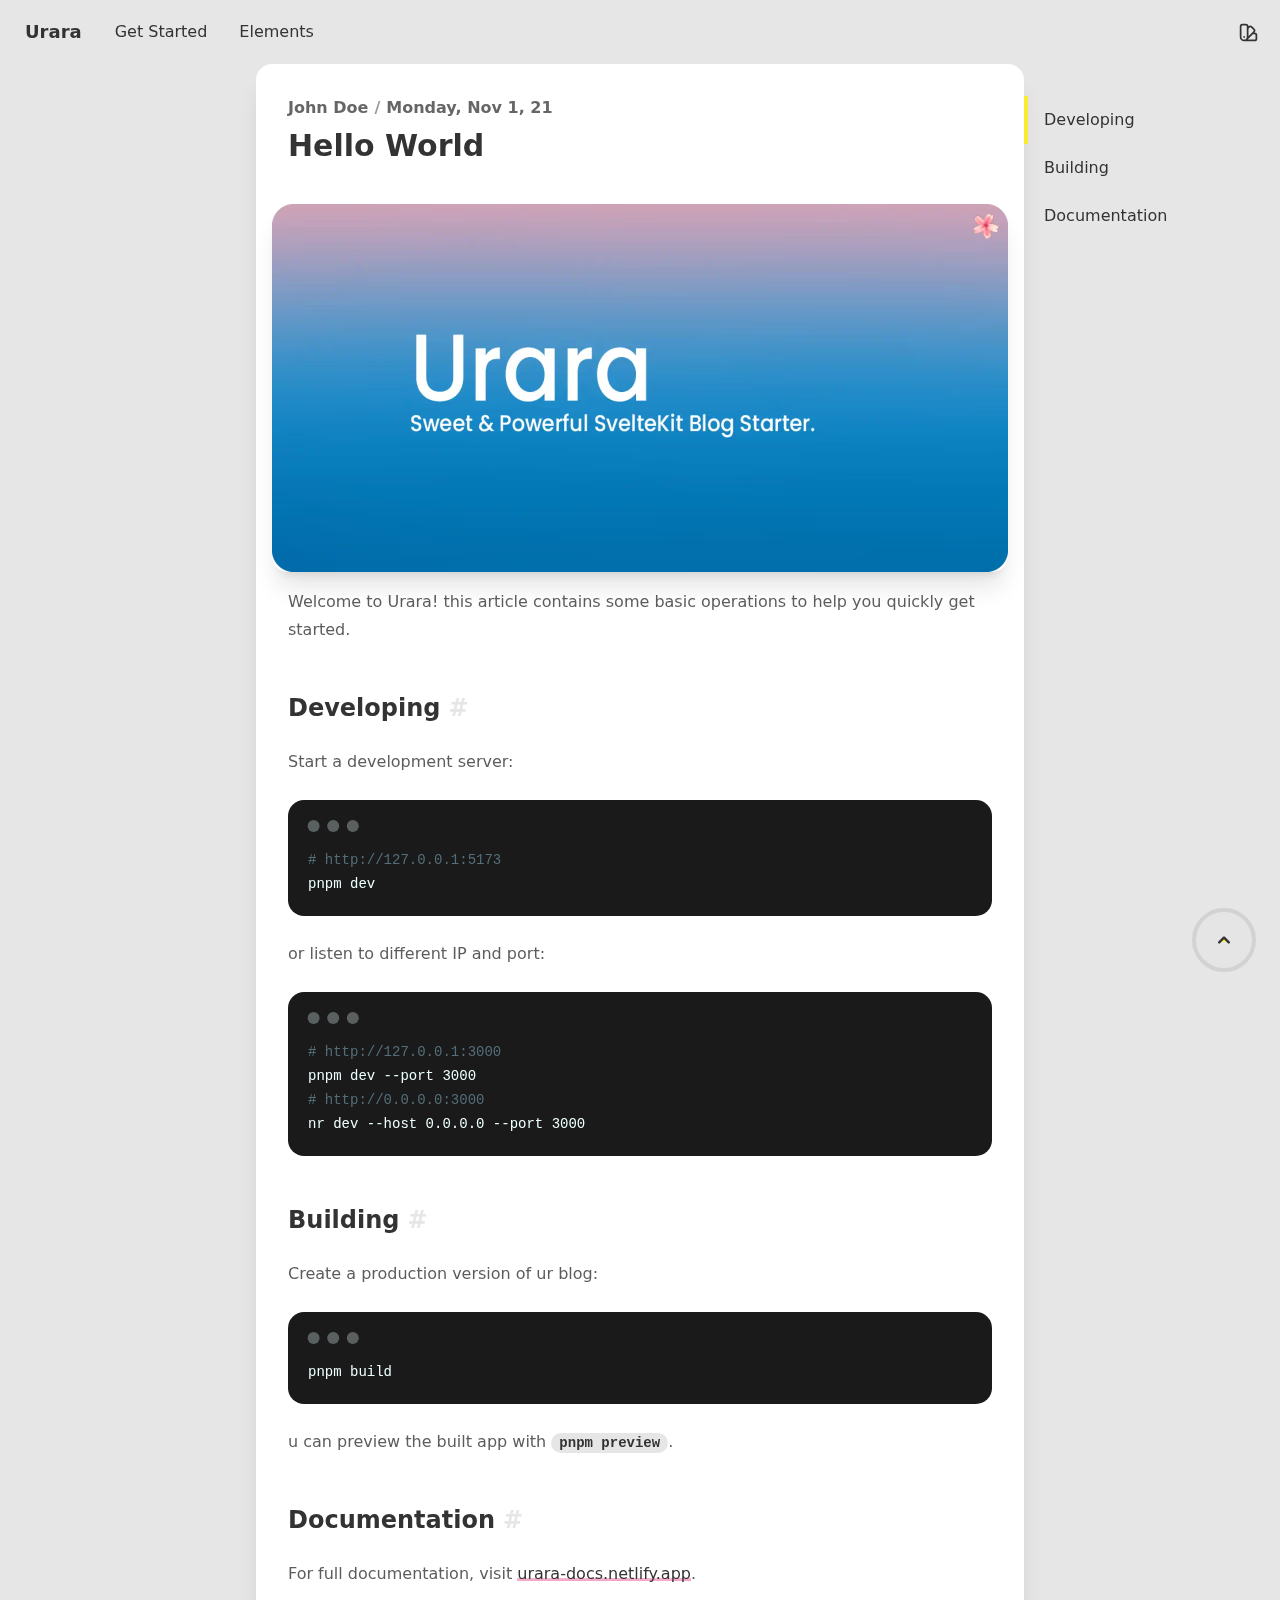
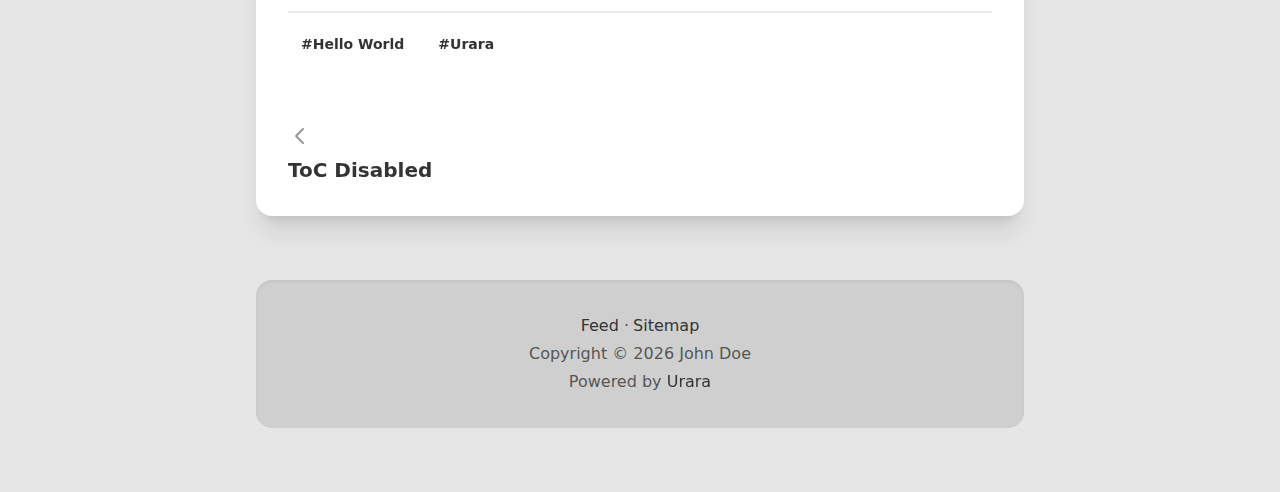
==== hello-world/index.html @ 1e999d99 "deploy: 1e210a11bb8d150154e5f291336bfec9cc6b97ff" ====
<!DOCTYPE html>
<html lang="en-US">
  <head prefix="og: https://ogp.me/ns#">
    <meta charset="utf-8" />
    <meta name="generator" content="gh:importantimport/urara" />
    <meta name="viewport" content="width=device-width, initial-scale=1" />
    <link rel="manifest" crossorigin="use-credentials" href="/manifest.webmanifest" />
    <link rel="alternate" type="application/feed+json" href="/feed.json" />
    <link rel="alternate" type="application/atom+xml" href="/atom.xml" />
    <link rel="sitemap" type="application/xml" href="/sitemap.xml" />
    <meta http-equiv="content-security-policy" content="">
		<link href="../_app/immutable/assets/_layout.383e52f0.css" rel="stylesheet">
		<link href="../_app/immutable/assets/posts.2fa35b3e.css" rel="stylesheet">
		<link rel="modulepreload" href="../_app/immutable/entry/start.076b58f4.js">
		<link rel="modulepreload" href="../_app/immutable/chunks/index.fa95ab18.js">
		<link rel="modulepreload" href="../_app/immutable/chunks/singletons.edd735a8.js">
		<link rel="modulepreload" href="../_app/immutable/chunks/index.ac2ca6be.js">
		<link rel="modulepreload" href="../_app/immutable/entry/app.1ea7d0e5.js">
		<link rel="modulepreload" href="../_app/immutable/chunks/preload-helper.41c905a7.js">
		<link rel="modulepreload" href="../_app/immutable/entry/_layout.svelte.ae1e7adf.js">
		<link rel="modulepreload" href="../_app/immutable/chunks/posts.9bf54a43.js">
		<link rel="modulepreload" href="../_app/immutable/chunks/icon.c348f8dd.js">
		<link rel="modulepreload" href="../_app/immutable/entry/_layout.ts.cccaddcc.js">
		<link rel="modulepreload" href="../_app/immutable/chunks/_layout.e59680bc.js">
		<link rel="modulepreload" href="../_app/immutable/entry/hello-world-page.svelte.md.e3ef4a94.js">
		<link rel="modulepreload" href="../_app/immutable/chunks/post_layout.bb8d280f.js">
		<link rel="modulepreload" href="../_app/immutable/chunks/footer.77a085ba.js"><title>Hello World | Urara</title><!-- HEAD_svelte-1592q3p_START --><!-- HEAD_svelte-1592q3p_END --><!-- HEAD_svelte-1kxdj3d_START --><link rel="shortcut icon" href="https://urara-demo.netlify.app/favicon.png" sizes="48x48" type="image/png"><link rel="apple-touch-icon" href="https://urara-demo.netlify.app/assets/any@180.png" sizes="180x180" type="image/png"><link rel="icon" href="https://urara-demo.netlify.app/assets/any@192.png" sizes="192x192" type="image/png"><!-- HEAD_svelte-1kxdj3d_END --><!-- HEAD_svelte-1g590ms_START --><meta name="theme-color"><!-- HEAD_svelte-1g590ms_END --><!-- HEAD_svelte-abrfj_START --><meta name="author" content="John Doe"><link rel="canonical" href="https://urara-demo.netlify.app/hello-world">
    
    <meta name="keywords" content="Hello World, Urara">
    <!-- HEAD_svelte-abrfj_END --><!-- HEAD_svelte-1y1uq0g_START --><meta property="og:site_name" content="Urara"><meta property="og:locale" content="en-US"><meta property="og:type" content="article">
    <meta property="og:title" content="Hello World">
    
    <meta property="og:image" content="https://urara-demo.netlify.app/hello-world/urara.webp">
      <meta name="twitter:card" content="summary_large_image">
    <meta property="article:tag" content="Hello World"><meta property="article:tag" content="Urara">
    <meta property="og:url" content="https://urara-demo.netlify.app/hello-world">
    <meta property="article:author" content="John Doe">
    <meta property="article:published_time" content="2021-11-01T00:00:00.000Z">
    <meta property="article:modified_time" content="2021-12-12T00:00:00.000Z"><!-- HEAD_svelte-1y1uq0g_END -->
  </head>
  <body itemscope itemtype="https://schema.org/WebPage">
    <div style="display: contents">










<header id="header" class="fixed z-50 w-screen transition-all duration-500 ease-in-out border-b-2 border-transparent max-h-[4.125rem] false"><div class="navbar"><div class="navbar-start">

<div class="dropdown lg:hidden"><label for="navbar-dropdown" tabindex="0" class="btn btn-square btn-ghost"><span class="i-heroicons-outline-menu-alt-1"></span></label>
  <ul id="navbar-dropdown" tabindex="0" class="menu menu-compact dropdown-content bg-base-100 text-base-content shadow-lg rounded-box min-w-max max-w-52 p-2"><li><a href="/hello-world">Get Started</a>
        </li><li><a href="/hello-world/elements">Elements</a>
        </li></ul></div>
<div class="swap order-last hidden lg:inline-grid"><button class="swap-on btn btn-ghost text-base font-normal normal-case transition-all duration-200 hidden"></button>
  <ul class="swap-off menu menu-horizontal p-0"><li><a class="!rounded-btn" href="/hello-world">Get Started</a>
        </li><li><a class="!rounded-btn" href="/hello-world/elements">Elements</a>
        </li></ul></div>
        <a href="/" class="btn btn-ghost normal-case text-lg">Urara</a></div>
      <div class="navbar-end">
        <div id="change-theme" class="dropdown dropdown-end">
          
          <div tabindex="0" class="btn btn-square btn-ghost"><span class="i-heroicons-outline-color-swatch"></span></div>
          
          
          <ul tabindex="0" class="flex flex-nowrap shadow-2xl menu dropdown-content bg-base-100 text-base-content rounded-box w-52 p-2 gap-2 overflow-y-auto max-h-[21.5rem]"><button data-theme="cmyk" class="btn btn-ghost w-full hover:bg-primary group rounded-lg flex bg-base-100 p-2 transition-all"><p class="flex-1 text-left text-base-content group-hover:text-primary-content transition-color">🖨 Light</p>
                <div class="grid grid-cols-4 gap-0.5 m-auto"><div class="bg-primary w-1 h-4 rounded-btn"></div><div class="bg-secondary w-1 h-4 rounded-btn"></div><div class="bg-accent w-1 h-4 rounded-btn"></div><div class="bg-neutral w-1 h-4 rounded-btn"></div></div>
              </button><button data-theme="dracula" class="btn btn-ghost w-full hover:bg-primary group rounded-lg flex bg-base-100 p-2 transition-all"><p class="flex-1 text-left text-base-content group-hover:text-primary-content transition-color">🧛 Dark</p>
                <div class="grid grid-cols-4 gap-0.5 m-auto"><div class="bg-primary w-1 h-4 rounded-btn"></div><div class="bg-secondary w-1 h-4 rounded-btn"></div><div class="bg-accent w-1 h-4 rounded-btn"></div><div class="bg-neutral w-1 h-4 rounded-btn"></div></div>
              </button><button data-theme="valentine" class="btn btn-ghost w-full hover:bg-primary group rounded-lg flex bg-base-100 p-2 transition-all"><p class="flex-1 text-left text-base-content group-hover:text-primary-content transition-color">🌸 Valentine</p>
                <div class="grid grid-cols-4 gap-0.5 m-auto"><div class="bg-primary w-1 h-4 rounded-btn"></div><div class="bg-secondary w-1 h-4 rounded-btn"></div><div class="bg-accent w-1 h-4 rounded-btn"></div><div class="bg-neutral w-1 h-4 rounded-btn"></div></div>
              </button><button data-theme="aqua" class="btn btn-ghost w-full hover:bg-primary group rounded-lg flex bg-base-100 p-2 transition-all"><p class="flex-1 text-left text-base-content group-hover:text-primary-content transition-color">💦 Aqua</p>
                <div class="grid grid-cols-4 gap-0.5 m-auto"><div class="bg-primary w-1 h-4 rounded-btn"></div><div class="bg-secondary w-1 h-4 rounded-btn"></div><div class="bg-accent w-1 h-4 rounded-btn"></div><div class="bg-neutral w-1 h-4 rounded-btn"></div></div>
              </button><button data-theme="synthwave" class="btn btn-ghost w-full hover:bg-primary group rounded-lg flex bg-base-100 p-2 transition-all"><p class="flex-1 text-left text-base-content group-hover:text-primary-content transition-color">🌃 Synthwave</p>
                <div class="grid grid-cols-4 gap-0.5 m-auto"><div class="bg-primary w-1 h-4 rounded-btn"></div><div class="bg-secondary w-1 h-4 rounded-btn"></div><div class="bg-accent w-1 h-4 rounded-btn"></div><div class="bg-neutral w-1 h-4 rounded-btn"></div></div>
              </button><button data-theme="night" class="btn btn-ghost w-full hover:bg-primary group rounded-lg flex bg-base-100 p-2 transition-all"><p class="flex-1 text-left text-base-content group-hover:text-primary-content transition-color">🌃 Night</p>
                <div class="grid grid-cols-4 gap-0.5 m-auto"><div class="bg-primary w-1 h-4 rounded-btn"></div><div class="bg-secondary w-1 h-4 rounded-btn"></div><div class="bg-accent w-1 h-4 rounded-btn"></div><div class="bg-neutral w-1 h-4 rounded-btn"></div></div>
              </button><button data-theme="lofi" class="btn btn-ghost w-full hover:bg-primary group rounded-lg flex bg-base-100 p-2 transition-all"><p class="flex-1 text-left text-base-content group-hover:text-primary-content transition-color">🎶 Lo-Fi</p>
                <div class="grid grid-cols-4 gap-0.5 m-auto"><div class="bg-primary w-1 h-4 rounded-btn"></div><div class="bg-secondary w-1 h-4 rounded-btn"></div><div class="bg-accent w-1 h-4 rounded-btn"></div><div class="bg-neutral w-1 h-4 rounded-btn"></div></div>
              </button><button data-theme="lemonade" class="btn btn-ghost w-full hover:bg-primary group rounded-lg flex bg-base-100 p-2 transition-all"><p class="flex-1 text-left text-base-content group-hover:text-primary-content transition-color">🍋 Lemonade</p>
                <div class="grid grid-cols-4 gap-0.5 m-auto"><div class="bg-primary w-1 h-4 rounded-btn"></div><div class="bg-secondary w-1 h-4 rounded-btn"></div><div class="bg-accent w-1 h-4 rounded-btn"></div><div class="bg-neutral w-1 h-4 rounded-btn"></div></div>
              </button><button data-theme="cupcake" class="btn btn-ghost w-full hover:bg-primary group rounded-lg flex bg-base-100 p-2 transition-all"><p class="flex-1 text-left text-base-content group-hover:text-primary-content transition-color">🧁 Cupcake</p>
                <div class="grid grid-cols-4 gap-0.5 m-auto"><div class="bg-primary w-1 h-4 rounded-btn"></div><div class="bg-secondary w-1 h-4 rounded-btn"></div><div class="bg-accent w-1 h-4 rounded-btn"></div><div class="bg-neutral w-1 h-4 rounded-btn"></div></div>
              </button><button data-theme="garden" class="btn btn-ghost w-full hover:bg-primary group rounded-lg flex bg-base-100 p-2 transition-all"><p class="flex-1 text-left text-base-content group-hover:text-primary-content transition-color">🏡 Garden</p>
                <div class="grid grid-cols-4 gap-0.5 m-auto"><div class="bg-primary w-1 h-4 rounded-btn"></div><div class="bg-secondary w-1 h-4 rounded-btn"></div><div class="bg-accent w-1 h-4 rounded-btn"></div><div class="bg-neutral w-1 h-4 rounded-btn"></div></div>
              </button><button data-theme="retro" class="btn btn-ghost w-full hover:bg-primary group rounded-lg flex bg-base-100 p-2 transition-all"><p class="flex-1 text-left text-base-content group-hover:text-primary-content transition-color">🌇 Retro</p>
                <div class="grid grid-cols-4 gap-0.5 m-auto"><div class="bg-primary w-1 h-4 rounded-btn"></div><div class="bg-secondary w-1 h-4 rounded-btn"></div><div class="bg-accent w-1 h-4 rounded-btn"></div><div class="bg-neutral w-1 h-4 rounded-btn"></div></div>
              </button><button data-theme="black" class="btn btn-ghost w-full hover:bg-primary group rounded-lg flex bg-base-100 p-2 transition-all"><p class="flex-1 text-left text-base-content group-hover:text-primary-content transition-color">🖤 Black</p>
                <div class="grid grid-cols-4 gap-0.5 m-auto"><div class="bg-primary w-1 h-4 rounded-btn"></div><div class="bg-secondary w-1 h-4 rounded-btn"></div><div class="bg-accent w-1 h-4 rounded-btn"></div><div class="bg-neutral w-1 h-4 rounded-btn"></div></div>
              </button></ul></div></div></div></header>

<button id="totop" aria-label="scroll to top" class="fixed grid group btn btn-circle btn-lg border-none backdrop-blur bottom-6 right-6 z-50 duration-500 ease-in-out btn-ghost bg-base-100/30 md:bg-base-200/30 translate-y-24"><div class="radial-progress text-accent transition-all duration-500 ease-in-out group-hover:text-accent-focus col-start-1 row-start-1" style="--size:4rem; --thickness: 0.25rem; --value:undefined;"></div>
  <div class="border-4 border-base-content/10 group-hover:border-transparent col-start-1 row-start-1 rounded-full w-full h-full p-4 grid duration-500 ease-in-out"><span class="i-heroicons-solid-chevron-up !w-6 !h-6"></span></div></button>

<div class="bg-base-100 md:bg-base-200 min-h-screen pt-16 md:pb-8 lg:pb-16">



<div class="flex flex-col flex-nowrap justify-center xl:flex-row xl:flex-wrap"><div class="flex-1 w-full order-first ease-out transform mx-auto xl:mr-0 xl:ml-0"></div>
  <div class="flex-1 w-full xl:order-last ease-out transform mx-auto xl:ml-0 xl:mr-0"></div>
  <div class="flex-none w-full max-w-screen-md mx-auto xl:mx-0"><article itemscope itemtype="https://schema.org/BlogPosting" itemprop="blogPost" class="h-entry card bg-base-100 rounded-none md:rounded-box md:shadow-xl overflow-hidden z-10 md:mb-8 lg:mb-16">
  
  
  <div class="card-body gap-0 "><div class="flex flex-col gap-2"><figure class="md:order-last rounded-box shadow-xl mb-4 flex-col gap-2 -mx-4 -mt-8 md:mt-0"><picture><source srcset="/_app/immutable/assets/urara.313e3d84.avif 736w" type="image/avif">
    <img src="/hello-world/urara.webp" alt="/hello-world/urara.webp" class="u-featured" loading="lazy" decoding="async"></picture></figure>
      <div class="flex font-semibold gap-1.5"><a rel="author" class="opacity-75 hover:opacity-100 hover:text-primary duration-500 ease-in-out p-author h-card" href="https://urara-demo.netlify.app">John Doe</a>
  <span class="opacity-50">/</span>
  <a href="/hello-world" class="u-url u-uid swap group/time"><time class="group-hover/time:opacity-0 font-semibold opacity-75 duration-500 ease-in-out mr-auto dt-published" datetime="2021-11-01T00:00:00.000Z" itemprop="datePublished">Monday, Nov 1, 21</time>
    <time class="opacity-0 group-hover/time:opacity-100 font-semibold text-primary duration-500 ease-in-out mr-auto dt-updated" datetime="2021-12-12T00:00:00.000Z" itemprop="dateModified">Sunday, Dec 12, 21</time></a></div>
      <h1 itemprop="name headline" class="card-title text-3xl mb-8 p-name">Hello World</h1>
      </div>
    <main itemprop="articleBody" class="urara-prose prose e-content"><p>Welcome to Urara! this article contains some basic operations to help you quickly get started.</p>
<h2 id="developing"><a href="#developing">Developing</a></h2>
<p>Start a development server:</p>
<!-- HTML_TAG_START --><pre class="shiki material-default" style="background-color: #263238; color: #EEFFFF" bash="true"><div class="language-id">bash</div><div class='code-container'><code><div class='line'><span style="color: #546E7A"># http://127.0.0.1:5173</span></div><div class='line'><span style="color: #EEFFFF">pnpm dev</span></div></code></div></pre><!-- HTML_TAG_END -->
<p>or listen to different IP and port:</p>
<!-- HTML_TAG_START --><pre class="shiki material-default" style="background-color: #263238; color: #EEFFFF" bash="true"><div class="language-id">bash</div><div class='code-container'><code><div class='line'><span style="color: #546E7A"># http://127.0.0.1:3000</span></div><div class='line'><span style="color: #EEFFFF">pnpm dev --port 3000</span></div><div class='line'></div><div class='line'><span style="color: #546E7A"># http://0.0.0.0:3000</span></div><div class='line'><span style="color: #EEFFFF">nr dev --host 0.0.0.0 --port 3000</span></div></code></div></pre><!-- HTML_TAG_END -->
<h2 id="building"><a href="#building">Building</a></h2>
<p>Create a production version of ur blog:</p>
<!-- HTML_TAG_START --><pre class="shiki material-default" style="background-color: #263238; color: #EEFFFF" bash="true"><div class="language-id">bash</div><div class='code-container'><code><div class='line'><span style="color: #EEFFFF">pnpm build</span></div></code></div></pre><!-- HTML_TAG_END -->
<p>u can preview the built app with <code>pnpm preview</code>.</p>
<h2 id="documentation"><a href="#documentation">Documentation</a></h2>
<p>For full documentation, visit <a href="https://urara-docs.netlify.app" rel="nofollow noopener noreferrer external" target="_blank">urara-docs.netlify.app</a>.</p></main>
    <div class="divider mt-4 mb-0"></div>
      <div><a href="/?tags=Hello World" class="btn btn-sm btn-ghost normal-case mt-2 mr-2 p-category">#Hello World
          </a><a href="/?tags=Urara" class="btn btn-sm btn-ghost normal-case mt-2 mr-2 p-category">#Urara
          </a></div></div>
  
    </article>
    <footer id="footer" class="footer footer-center bg-base-300 text-base-content shadow-inner p-8 md:rounded-box sticky bottom-0 z-0 md:static "><div class="prose"><p><a href="/atom.xml" rel="noopener noreferrer external" target="_blank">Feed</a>
          <span class="mr-1">·</span><a href="/sitemap.xml" rel="noopener noreferrer external" target="_blank">Sitemap</a>
          
        <br>
      Copyright © 2023
      John Doe
      <br>
      Powered by
      <a rel="noopener noreferrer external" target="_blank" class="tooltip tooltip-secondary hover:text-secondary" data-tip="🌸 [δ] - Based on MDsveX & SvelteKit 🌸" href="https://github.com/importantimport/urara">Urara
      </a>
      </p></div></footer></div></div></div>


			<script type="application/json" data-sveltekit-fetched data-url="/posts.json">{"status":200,"statusText":"","headers":{},"body":"[{\"title\":\"Elements\",\"created\":\"2021-12-12T00:00:00.000Z\",\"tags\":[\"Urara\",\"Elements\"],\"flags\":[],\"updated\":\"2023-04-06T08:01:48.869Z\",\"slug\":\"/hello-world/elements/+page.svelte.md\",\"path\":\"/hello-world/elements\",\"toc\":[{\"depth\":2,\"title\":\"Headings\",\"slug\":\"headings\"},{\"depth\":3,\"title\":\"Heading\",\"slug\":\"heading\"},{\"depth\":4,\"title\":\"Heading\",\"slug\":\"heading-1\"},{\"depth\":5,\"title\":\"Heading\",\"slug\":\"heading-2\"},{\"depth\":6,\"title\":\"Heading\",\"slug\":\"heading-3\"},{\"depth\":2,\"title\":\"Paragraphs\",\"slug\":\"paragraphs\"},{\"depth\":2,\"title\":\"Lists\",\"slug\":\"lists\"},{\"depth\":3,\"title\":\"Definition List (dl)\",\"slug\":\"definition-list-dl\"},{\"depth\":3,\"title\":\"Ordered List (ol)\",\"slug\":\"ordered-list-ol\"},{\"depth\":3,\"title\":\"Unordered List (ul)\",\"slug\":\"unordered-list-ul\"},{\"depth\":3,\"title\":\"Checkbox List (ul)\",\"slug\":\"checkbox-list-ul\"},{\"depth\":2,\"title\":\"Table\",\"slug\":\"table\"},{\"depth\":2,\"title\":\"Footnotes\",\"slug\":\"footnotes\"},{\"depth\":2,\"title\":\"Code\",\"slug\":\"code\"},{\"depth\":2,\"title\":\"Misc\",\"slug\":\"misc\"},{\"depth\":2,\"title\":\"Svelte Components\",\"slug\":\"svelte-components\"}],\"type\":\"article\",\"html\":\"\"},{\"title\":\"ToC Disabled\",\"summary\":\"This post has disabled table of contents.\",\"created\":\"2021-12-12T00:00:00.000Z\",\"tags\":[\"Front-Matter\"],\"toc\":false,\"flags\":[],\"updated\":\"2023-04-06T08:01:48.869Z\",\"slug\":\"/hello-world/toc-disabled/+page.md\",\"path\":\"/hello-world/toc-disabled\",\"type\":\"article\",\"html\":\"\"},{\"title\":\"Hello World\",\"image\":\"/hello-world/urara.webp\",\"created\":\"2021-11-01T00:00:00.000Z\",\"updated\":\"2021-12-12T00:00:00.000Z\",\"tags\":[\"Hello World\",\"Urara\"],\"flags\":[],\"slug\":\"/hello-world/+page.svelte.md\",\"path\":\"/hello-world\",\"toc\":[{\"depth\":2,\"title\":\"Developing\",\"slug\":\"developing\"},{\"depth\":2,\"title\":\"Building\",\"slug\":\"building\"},{\"depth\":2,\"title\":\"Documentation\",\"slug\":\"documentation\"}],\"type\":\"article\",\"html\":\"\"}]"}</script>
			<script>
				{
					__sveltekit_1vt6987 = {
						env: {},
						base: new URL("..", location).pathname.slice(0, -1),
						element: document.currentScript.parentElement
					};

					const data = [null,null];

					Promise.all([
						import("../_app/immutable/entry/start.076b58f4.js"),
						import("../_app/immutable/entry/app.1ea7d0e5.js")
					]).then(([kit, app]) => {
						kit.start(app, __sveltekit_1vt6987.element, {
							node_ids: [0, 3],
							data,
							form: null,
							error: null
						});
					});
				}
			</script>
		</div>
  </body>
</html>
---- _app/immutable/assets/_layout.383e52f0.css ----
.i-heroicons-outline-chevron-left{--un-icon:url("data:image/svg+xml;utf8,%3Csvg viewBox='0 0 24 24' width='1.5em' height='1.5em' xmlns='http://www.w3.org/2000/svg' %3E%3Cpath fill='none' stroke='currentColor' stroke-linecap='round' stroke-linejoin='round' stroke-width='2' d='m15 19l-7-7l7-7'/%3E%3C/svg%3E")}.i-heroicons-outline-chevron-left,.i-heroicons-outline-chevron-right{background-color:currentColor;color:inherit;height:1.5em;-webkit-mask:var(--un-icon) no-repeat;mask:var(--un-icon) no-repeat;-webkit-mask-size:100% 100%;mask-size:100% 100%;width:1.5em}.i-heroicons-outline-chevron-right{--un-icon:url("data:image/svg+xml;utf8,%3Csvg viewBox='0 0 24 24' width='1.5em' height='1.5em' xmlns='http://www.w3.org/2000/svg' %3E%3Cpath fill='none' stroke='currentColor' stroke-linecap='round' stroke-linejoin='round' stroke-width='2' d='m9 5l7 7l-7 7'/%3E%3C/svg%3E")}.i-heroicons-outline-color-swatch{--un-icon:url("data:image/svg+xml;utf8,%3Csvg viewBox='0 0 24 24' width='1.5em' height='1.5em' xmlns='http://www.w3.org/2000/svg' %3E%3Cpath fill='none' stroke='currentColor' stroke-linecap='round' stroke-linejoin='round' stroke-width='2' d='M7 21a4 4 0 0 1-4-4V5a2 2 0 0 1 2-2h4a2 2 0 0 1 2 2v12a4 4 0 0 1-4 4Zm0 0h12a2 2 0 0 0 2-2v-4a2 2 0 0 0-2-2h-2.343M11 7.343l1.657-1.657a2 2 0 0 1 2.828 0l2.829 2.829a2 2 0 0 1 0 2.828l-8.486 8.485M7 17h.01'/%3E%3C/svg%3E")}.i-heroicons-outline-color-swatch,.i-heroicons-outline-menu-alt-1{background-color:currentColor;color:inherit;height:1.5em;-webkit-mask:var(--un-icon) no-repeat;mask:var(--un-icon) no-repeat;-webkit-mask-size:100% 100%;mask-size:100% 100%;width:1.5em}.i-heroicons-outline-menu-alt-1{--un-icon:url("data:image/svg+xml;utf8,%3Csvg viewBox='0 0 24 24' width='1.5em' height='1.5em' xmlns='http://www.w3.org/2000/svg' %3E%3Cpath fill='none' stroke='currentColor' stroke-linecap='round' stroke-linejoin='round' stroke-width='2' d='M4 6h16M4 12h8m-8 6h16'/%3E%3C/svg%3E")}.i-heroicons-outline-reply{--un-icon:url("data:image/svg+xml;utf8,%3Csvg viewBox='0 0 24 24' width='1.5em' height='1.5em' xmlns='http://www.w3.org/2000/svg' %3E%3Cpath fill='none' stroke='currentColor' stroke-linecap='round' stroke-linejoin='round' stroke-width='2' d='M3 10h10a8 8 0 0 1 8 8v2M3 10l6 6m-6-6l6-6'/%3E%3C/svg%3E")}.i-heroicons-outline-reply,.i-heroicons-outline-search{background-color:currentColor;color:inherit;height:1.5em;-webkit-mask:var(--un-icon) no-repeat;mask:var(--un-icon) no-repeat;-webkit-mask-size:100% 100%;mask-size:100% 100%;width:1.5em}.i-heroicons-outline-search{--un-icon:url("data:image/svg+xml;utf8,%3Csvg viewBox='0 0 24 24' width='1.5em' height='1.5em' xmlns='http://www.w3.org/2000/svg' %3E%3Cpath fill='none' stroke='currentColor' stroke-linecap='round' stroke-linejoin='round' stroke-width='2' d='m21 21l-6-6m2-5a7 7 0 1 1-14 0a7 7 0 0 1 14 0Z'/%3E%3C/svg%3E")}.i-heroicons-outline-sort-ascending{--un-icon:url("data:image/svg+xml;utf8,%3Csvg viewBox='0 0 24 24' width='1.5em' height='1.5em' xmlns='http://www.w3.org/2000/svg' %3E%3Cpath fill='none' stroke='currentColor' stroke-linecap='round' stroke-linejoin='round' stroke-width='2' d='M3 4h13M3 8h9m-9 4h6m4 0l4-4m0 0l4 4m-4-4v12'/%3E%3C/svg%3E")}.i-heroicons-outline-sort-ascending,.i-heroicons-outline-sort-descending{background-color:currentColor;color:inherit;height:1.5em;-webkit-mask:var(--un-icon) no-repeat;mask:var(--un-icon) no-repeat;-webkit-mask-size:100% 100%;mask-size:100% 100%;width:1.5em}.i-heroicons-outline-sort-descending{--un-icon:url("data:image/svg+xml;utf8,%3Csvg viewBox='0 0 24 24' width='1.5em' height='1.5em' xmlns='http://www.w3.org/2000/svg' %3E%3Cpath fill='none' stroke='currentColor' stroke-linecap='round' stroke-linejoin='round' stroke-width='2' d='M3 4h13M3 8h9m-9 4h9m5-4v12m0 0l-4-4m4 4l4-4'/%3E%3C/svg%3E")}.i-heroicons-outline-trash{--un-icon:url("data:image/svg+xml;utf8,%3Csvg viewBox='0 0 24 24' width='1.5em' height='1.5em' xmlns='http://www.w3.org/2000/svg' %3E%3Cpath fill='none' stroke='currentColor' stroke-linecap='round' stroke-linejoin='round' stroke-width='2' d='m19 7l-.867 12.142A2 2 0 0 1 16.138 21H7.862a2 2 0 0 1-1.995-1.858L5 7m5 4v6m4-6v6m1-10V4a1 1 0 0 0-1-1h-4a1 1 0 0 0-1 1v3M4 7h16'/%3E%3C/svg%3E")}.i-heroicons-outline-trash,.i-heroicons-outline-x{background-color:currentColor;color:inherit;height:1.5em;-webkit-mask:var(--un-icon) no-repeat;mask:var(--un-icon) no-repeat;-webkit-mask-size:100% 100%;mask-size:100% 100%;width:1.5em}.i-heroicons-outline-x{--un-icon:url("data:image/svg+xml;utf8,%3Csvg viewBox='0 0 24 24' width='1.5em' height='1.5em' xmlns='http://www.w3.org/2000/svg' %3E%3Cpath fill='none' stroke='currentColor' stroke-linecap='round' stroke-linejoin='round' stroke-width='2' d='M6 18L18 6M6 6l12 12'/%3E%3C/svg%3E")}.i-heroicons-solid-chevron-down{--un-icon:url("data:image/svg+xml;utf8,%3Csvg viewBox='0 0 20 20' width='1.5em' height='1.5em' xmlns='http://www.w3.org/2000/svg' %3E%3Cpath fill='currentColor' fill-rule='evenodd' d='M5.293 7.293a1 1 0 0 1 1.414 0L10 10.586l3.293-3.293a1 1 0 1 1 1.414 1.414l-4 4a1 1 0 0 1-1.414 0l-4-4a1 1 0 0 1 0-1.414Z' clip-rule='evenodd'/%3E%3C/svg%3E")}.i-heroicons-solid-chevron-down,.i-heroicons-solid-chevron-right{background-color:currentColor;color:inherit;height:1.5em;-webkit-mask:var(--un-icon) no-repeat;mask:var(--un-icon) no-repeat;-webkit-mask-size:100% 100%;mask-size:100% 100%;width:1.5em}.i-heroicons-solid-chevron-right{--un-icon:url("data:image/svg+xml;utf8,%3Csvg viewBox='0 0 20 20' width='1.5em' height='1.5em' xmlns='http://www.w3.org/2000/svg' %3E%3Cpath fill='currentColor' fill-rule='evenodd' d='M7.293 14.707a1 1 0 0 1 0-1.414L10.586 10L7.293 6.707a1 1 0 0 1 1.414-1.414l4 4a1 1 0 0 1 0 1.414l-4 4a1 1 0 0 1-1.414 0Z' clip-rule='evenodd'/%3E%3C/svg%3E")}.i-heroicons-solid-chevron-up{--un-icon:url("data:image/svg+xml;utf8,%3Csvg viewBox='0 0 20 20' width='1.5em' height='1.5em' xmlns='http://www.w3.org/2000/svg' %3E%3Cpath fill='currentColor' fill-rule='evenodd' d='M14.707 12.707a1 1 0 0 1-1.414 0L10 9.414l-3.293 3.293a1 1 0 0 1-1.414-1.414l4-4a1 1 0 0 1 1.414 0l4 4a1 1 0 0 1 0 1.414Z' clip-rule='evenodd'/%3E%3C/svg%3E");background-color:currentColor;color:inherit;height:1.5em;-webkit-mask:var(--un-icon) no-repeat;mask:var(--un-icon) no-repeat;-webkit-mask-size:100% 100%;mask-size:100% 100%;width:1.5em}*,:after,:before{border:0 solid #e5e7eb;box-sizing:border-box}:after,:before{--tw-content:""}html{-webkit-text-size-adjust:100%;font-feature-settings:normal;font-family:ui-sans-serif,system-ui,-apple-system,BlinkMacSystemFont,Segoe UI,Roboto,Helvetica Neue,Arial,Noto Sans,sans-serif,Apple Color Emoji,Segoe UI Emoji,Segoe UI Symbol,Noto Color Emoji;line-height:1.5;-moz-tab-size:4;-o-tab-size:4;tab-size:4}body{line-height:inherit;margin:0}hr{border-top-width:1px;color:inherit;height:0}abbr:where([title]){-webkit-text-decoration:underline dotted;text-decoration:underline dotted}h1,h2,h3,h4,h5,h6{font-size:inherit;font-weight:inherit}a{color:inherit;text-decoration:inherit}b,strong{font-weight:bolder}code,kbd,pre,samp{font-family:ui-monospace,SFMono-Regular,Menlo,Monaco,Consolas,Liberation Mono,Courier New,monospace;font-size:1em}small{font-size:80%}sub,sup{font-size:75%;line-height:0;position:relative;vertical-align:baseline}sub{bottom:-.25em}sup{top:-.5em}table{border-collapse:collapse;border-color:inherit;text-indent:0}button,input,optgroup,select,textarea{color:inherit;font-family:inherit;font-size:100%;font-weight:inherit;line-height:inherit;margin:0;padding:0}button,select{text-transform:none}[type=button],[type=reset],[type=submit],button{-webkit-appearance:button;background-color:transparent;background-image:none}:-moz-focusring{outline:auto}:-moz-ui-invalid{box-shadow:none}progress{vertical-align:baseline}::-webkit-inner-spin-button,::-webkit-outer-spin-button{height:auto}[type=search]{-webkit-appearance:textfield;outline-offset:-2px}::-webkit-search-decoration{-webkit-appearance:none}::-webkit-file-upload-button{-webkit-appearance:button;font:inherit}summary{display:list-item}blockquote,dd,dl,figure,h1,h2,h3,h4,h5,h6,hr,p,pre{margin:0}fieldset{margin:0}fieldset,legend{padding:0}menu,ol,ul{list-style:none;margin:0;padding:0}textarea{resize:vertical}input::-moz-placeholder,textarea::-moz-placeholder{color:#9ca3af;opacity:1}input::placeholder,textarea::placeholder{color:#9ca3af;opacity:1}[role=button],button{cursor:pointer}:disabled{cursor:default}audio,canvas,embed,iframe,img,object,svg,video{display:block;vertical-align:middle}img,video{height:auto;max-width:100%}[hidden]{display:none}:root,[data-theme]{background-color:hsla(var(--b1)/var(--tw-bg-opacity,1));color:hsla(var(--bc)/var(--tw-text-opacity,1))}html{-webkit-tap-highlight-color:transparent}:root,[data-theme=cmyk]{--pf:202.72 83.251% 48.157%;--sf:335.25 77.67% 47.686%;--af:56.195 100% 47.843%;--nf:0 0% 8.1569%;--b2:0 0% 90%;--b3:0 0% 81%;--bc:0 0% 20%;--pc:202.72 100% 12.039%;--sc:335.25 100% 91.922%;--ac:56.195 100% 11.961%;--nc:0 0% 82.039%;--inc:192.2 100% 10.431%;--suc:291.06 100% 87.608%;--wac:25.027 100% 11.333%;--erc:3.956 100% 91.137%;--rounded-box:1rem;--rounded-btn:.5rem;--rounded-badge:1.9rem;--animation-btn:.25s;--animation-input:.2s;--btn-text-case:uppercase;--btn-focus-scale:.95;--border-btn:1px;--tab-border:1px;--tab-radius:.5rem;--p:202.72 83.251% 60.196%;--s:335.25 77.67% 59.608%;--a:56.195 100% 59.804%;--n:0 0% 10.196%;--b1:0 0% 100%;--in:192.2 48.361% 52.157%;--su:291.06 48.454% 38.039%;--wa:25.027 84.615% 56.667%;--er:3.956 80.531% 55.686%;color-scheme:light}[data-theme=dracula]{--pf:325.52 100% 58.98%;--sf:264.71 89.474% 62.118%;--af:31.02 100% 56.941%;--nf:229.57 15.033% 24%;--b2:231.43 14.894% 16.588%;--b3:231.43 14.894% 14.929%;--pc:325.52 100% 14.745%;--sc:264.71 100% 15.529%;--ac:31.02 100% 14.235%;--nc:229.57 70.868% 86%;--inc:190.53 100% 15.373%;--suc:135.18 100% 12.941%;--wac:64.909 100% 15.294%;--erc:0 100% 93.333%;--rounded-box:1rem;--rounded-btn:.5rem;--rounded-badge:1.9rem;--animation-btn:.25s;--animation-input:.2s;--btn-text-case:uppercase;--btn-focus-scale:.95;--border-btn:1px;--tab-border:1px;--tab-radius:.5rem;--p:325.52 100% 73.725%;--s:264.71 89.474% 77.647%;--a:31.02 100% 71.176%;--n:229.57 15.033% 30%;--b1:231.43 14.894% 18.431%;--bc:60 30% 96.078%;--in:190.53 96.61% 76.863%;--su:135.18 94.444% 64.706%;--wa:64.909 91.667% 76.471%;--er:0 100% 66.667%;color-scheme:dark}[data-theme=valentine]{--pf:353.23 73.81% 53.647%;--sf:254.12 86.441% 61.49%;--af:181.41 55.556% 56%;--nf:336 42.857% 38.431%;--b2:318.46 46.429% 80.118%;--b3:318.46 46.429% 72.106%;--pc:353.23 100% 13.412%;--sc:254.12 100% 15.373%;--ac:181.41 100% 14%;--inc:221.21 100% 90.667%;--suc:142.13 100% 87.255%;--wac:32.133 100% 8.7451%;--erc:0 100% 90.118%;--rounded-box:1rem;--rounded-badge:1.9rem;--animation-btn:.25s;--animation-input:.2s;--btn-text-case:uppercase;--btn-focus-scale:.95;--border-btn:1px;--tab-border:1px;--tab-radius:.5rem;--p:353.23 73.81% 67.059%;--s:254.12 86.441% 76.863%;--a:181.41 55.556% 70%;--n:336 42.857% 48.039%;--nc:318.46 46.429% 89.02%;--b1:318.46 46.429% 89.02%;--bc:343.64 38.462% 28.039%;--in:221.21 83.193% 53.333%;--su:142.13 76.216% 36.275%;--wa:32.133 94.619% 43.725%;--er:0 72.222% 50.588%;--rounded-btn:1.9rem;color-scheme:light}[data-theme=aqua]{--pf:181.79 92.857% 39.529%;--sf:274.41 30.909% 45.49%;--af:47.059 100% 64%;--nf:205.4 53.725% 40%;--b2:218.61 52.511% 38.647%;--b3:218.61 52.511% 34.782%;--bc:218.61 100% 88.588%;--sc:274.41 100% 91.373%;--ac:47.059 100% 16%;--nc:205.4 100% 90%;--inc:221.21 100% 90.667%;--suc:142.13 100% 87.255%;--wac:32.133 100% 8.7451%;--erc:0 100% 90.118%;--rounded-box:1rem;--rounded-btn:.5rem;--rounded-badge:1.9rem;--animation-btn:.25s;--animation-input:.2s;--btn-text-case:uppercase;--btn-focus-scale:.95;--border-btn:1px;--tab-border:1px;--tab-radius:.5rem;--p:181.79 92.857% 49.412%;--pc:181.41 100% 16.667%;--s:274.41 30.909% 56.863%;--a:47.059 100% 80%;--n:205.4 53.725% 50%;--b1:218.61 52.511% 42.941%;--in:221.21 83.193% 53.333%;--su:142.13 76.216% 36.275%;--wa:32.133 94.619% 43.725%;--er:0 72.222% 50.588%;color-scheme:dark}[data-theme=synthwave]{--pf:320.73 69.62% 55.216%;--sf:197.03 86.592% 51.922%;--af:48 89.041% 45.647%;--nf:253.22 60.825% 15.216%;--b2:253.85 59.091% 23.294%;--b3:253.85 59.091% 20.965%;--pc:320.73 100% 13.804%;--sc:197.03 100% 12.98%;--ac:48 100% 11.412%;--rounded-box:1rem;--rounded-btn:.5rem;--rounded-badge:1.9rem;--animation-btn:.25s;--animation-input:.2s;--btn-text-case:uppercase;--btn-focus-scale:.95;--border-btn:1px;--tab-border:1px;--tab-radius:.5rem;--p:320.73 69.62% 69.02%;--s:197.03 86.592% 64.902%;--a:48 89.041% 57.059%;--n:253.22 60.825% 19.02%;--nc:260 60% 98.039%;--b1:253.85 59.091% 25.882%;--bc:260 60% 98.039%;--in:199.13 86.957% 63.922%;--inc:257.45 63.218% 17.059%;--su:168.1 74.233% 68.039%;--suc:257.45 63.218% 17.059%;--wa:48 89.041% 57.059%;--wac:257.45 63.218% 17.059%;--er:351.85 73.636% 56.863%;--erc:260 60% 98.039%;color-scheme:dark}[data-theme=night]{--pf:198.44 93.204% 47.686%;--sf:234.45 89.474% 59.137%;--af:328.85 85.621% 56%;--b2:222.22 47.368% 10.059%;--b3:222.22 47.368% 9.0529%;--bc:222.22 65.563% 82.235%;--pc:198.44 100% 11.922%;--sc:234.45 100% 14.784%;--ac:328.85 100% 14%;--nc:217.24 75.772% 83.49%;--inc:198.46 100% 9.6078%;--suc:172.46 100% 10.078%;--wac:40.61 100% 12.706%;--erc:350.94 100% 14.235%;--rounded-box:1rem;--rounded-btn:.5rem;--rounded-badge:1.9rem;--animation-btn:.25s;--animation-input:.2s;--btn-text-case:uppercase;--btn-focus-scale:.95;--border-btn:1px;--tab-border:1px;--tab-radius:.5rem;--p:198.44 93.204% 59.608%;--s:234.45 89.474% 73.922%;--a:328.85 85.621% 70%;--n:217.24 32.584% 17.451%;--nf:217.06 30.357% 21.961%;--b1:222.22 47.368% 11.176%;--in:198.46 90.204% 48.039%;--su:172.46 66.008% 50.392%;--wa:40.61 88.172% 63.529%;--er:350.94 94.558% 71.176%;color-scheme:dark}[data-theme=lofi]{--pf:0 0% 4.0784%;--sf:0 1.9608% 8%;--af:0 0% 11.922%;--nf:0 0% 0%;--btn-text-case:uppercase;--border-btn:1px;--tab-border:1px;--p:0 0% 5.098%;--pc:0 0% 100%;--s:0 1.9608% 10%;--sc:0 0% 100%;--a:0 0% 14.902%;--ac:0 0% 100%;--n:0 0% 0%;--nc:0 0% 100%;--b1:0 0% 100%;--b2:0 0% 94.902%;--b3:0 1.9608% 90%;--bc:0 0% 0%;--in:212.35 100% 47.647%;--inc:0 0% 100%;--su:136.84 72.152% 46.471%;--suc:0 0% 100%;--wa:4.5614 100% 66.471%;--wac:0 0% 100%;--er:325.05 77.6% 49.02%;--erc:0 0% 100%;--rounded-box:.25rem;--rounded-btn:.125rem;--rounded-badge:.125rem;--animation-btn:0;--animation-input:0;--btn-focus-scale:1;--tab-radius:0;color-scheme:light}[data-theme=lemonade]{--pf:88.8 96.154% 24.471%;--sf:60 80.952% 43.765%;--af:62.553 79.661% 70.745%;--nf:238.42 43.182% 13.804%;--b2:0 0% 90%;--b3:0 0% 81%;--bc:0 0% 20%;--pc:88.8 100% 86.118%;--sc:60 100% 10.941%;--ac:62.553 100% 17.686%;--nc:238.42 99.052% 83.451%;--inc:191.61 79.118% 16.902%;--suc:74.458 100% 15.725%;--wac:50.182 100% 15.059%;--erc:.98361 100% 16.588%;--rounded-box:1rem;--rounded-btn:.5rem;--rounded-badge:1.9rem;--animation-btn:.25s;--animation-input:.2s;--btn-text-case:uppercase;--btn-focus-scale:.95;--border-btn:1px;--tab-border:1px;--tab-radius:.5rem;--p:88.8 96.154% 30.588%;--s:60 80.952% 54.706%;--a:62.553 79.661% 88.431%;--n:238.42 43.182% 17.255%;--b1:0 0% 100%;--in:191.61 39.241% 84.51%;--su:74.458 76.147% 78.627%;--wa:50.182 87.302% 75.294%;--er:.98361 70.115% 82.941%;color-scheme:light}[data-theme=cupcake]{--pf:183.03 47.368% 47.216%;--sf:338.25 71.429% 62.431%;--af:39 84.112% 46.431%;--nf:280 46.479% 11.137%;--in:198 93% 60%;--su:158 64% 52%;--wa:43 96% 56%;--er:0 91% 71%;--pc:183.03 100% 11.804%;--sc:338.25 100% 15.608%;--ac:39 100% 11.608%;--nc:280 82.688% 82.784%;--inc:198 100% 12%;--suc:158 100% 10%;--wac:43 100% 11%;--erc:0 100% 14%;--rounded-box:1rem;--rounded-badge:1.9rem;--animation-btn:.25s;--animation-input:.2s;--btn-text-case:uppercase;--btn-focus-scale:.95;--border-btn:1px;--p:183.03 47.368% 59.02%;--s:338.25 71.429% 78.039%;--a:39 84.112% 58.039%;--n:280 46.479% 13.922%;--b1:24 33.333% 97.059%;--b2:26.667 21.951% 91.961%;--b3:22.5 14.286% 89.02%;--bc:280 46.479% 13.922%;--rounded-btn:1.9rem;--tab-border:2px;--tab-radius:.5rem;color-scheme:light}[data-theme=garden]{--pf:138.86 15.982% 34.353%;--sf:96.923 37.143% 74.51%;--af:0 67.742% 75.137%;--nf:0 3.9106% 28.078%;--b2:0 4.3478% 81.882%;--b3:0 4.3478% 73.694%;--in:198 93% 60%;--su:158 64% 52%;--wa:43 96% 56%;--er:0 91% 71%;--pc:138.86 100% 88.588%;--inc:198 100% 12%;--suc:158 100% 10%;--wac:43 100% 11%;--erc:0 100% 14%;--rounded-box:1rem;--rounded-btn:.5rem;--rounded-badge:1.9rem;--animation-btn:.25s;--animation-input:.2s;--btn-text-case:uppercase;--btn-focus-scale:.95;--border-btn:1px;--tab-border:1px;--tab-radius:.5rem;--p:138.86 15.982% 42.941%;--s:96.923 37.143% 93.137%;--sc:96 32.468% 15.098%;--a:0 67.742% 93.922%;--ac:0 21.951% 16.078%;--n:0 3.9106% 35.098%;--nc:0 4.3478% 90.98%;--b1:0 4.3478% 90.98%;--bc:0 3.2258% 6.0784%;color-scheme:light}[data-theme=retro]{--pf:2.6667 73.77% 60.863%;--sf:144.62 27.273% 57.569%;--af:49.024 67.213% 60.863%;--nf:41.667 16.822% 33.569%;--inc:221.21 100% 90.667%;--suc:142.13 100% 87.255%;--wac:32.133 100% 8.7451%;--erc:0 100% 90.118%;--animation-btn:.25s;--animation-input:.2s;--btn-text-case:uppercase;--btn-focus-scale:.95;--border-btn:1px;--tab-border:1px;--tab-radius:.5rem;--p:2.6667 73.77% 76.078%;--pc:345 5.2632% 14.902%;--s:144.62 27.273% 71.961%;--sc:345 5.2632% 14.902%;--a:49.024 67.213% 76.078%;--ac:345 5.2632% 14.902%;--n:41.667 16.822% 41.961%;--nc:45 47.059% 80%;--b1:45 47.059% 80%;--b2:45.283 37.063% 71.961%;--b3:42.188 35.955% 65.098%;--bc:345 5.2632% 14.902%;--in:221.21 83.193% 53.333%;--su:142.13 76.216% 36.275%;--wa:32.133 94.619% 43.725%;--er:0 72.222% 50.588%;--rounded-box:.4rem;--rounded-btn:.4rem;--rounded-badge:.4rem;color-scheme:light}[data-theme=black]{--pf:0 1.9608% 16%;--sf:0 1.9608% 16%;--af:0 1.9608% 16%;--bc:0 0% 80%;--pc:0 5.3922% 84%;--sc:0 5.3922% 84%;--ac:0 5.3922% 84%;--nc:0 2.5404% 83.02%;--inc:240 100% 90%;--suc:120 100% 85.02%;--wac:60 100% 10%;--erc:0 100% 90%;--border-btn:1px;--tab-border:1px;--p:0 1.9608% 20%;--s:0 1.9608% 20%;--a:0 1.9608% 20%;--b1:0 0% 0%;--b2:0 0% 5.098%;--b3:0 1.9608% 10%;--n:0 1.2987% 15.098%;--nf:0 1.9608% 20%;--in:240 100% 50%;--su:120 100% 25.098%;--wa:60 100% 50%;--er:0 100% 50%;--rounded-box:0;--rounded-btn:0;--rounded-badge:0;--animation-btn:0;--animation-input:0;--btn-text-case:lowercase;--btn-focus-scale:1;--tab-radius:0;color-scheme:dark}*,:after,:before{--tw-border-spacing-x:0;--tw-border-spacing-y:0;--tw-translate-x:0;--tw-translate-y:0;--tw-rotate:0;--tw-skew-x:0;--tw-skew-y:0;--tw-scale-x:1;--tw-scale-y:1;--tw-pan-x: ;--tw-pan-y: ;--tw-pinch-zoom: ;--tw-scroll-snap-strictness:proximity;--tw-ordinal: ;--tw-slashed-zero: ;--tw-numeric-figure: ;--tw-numeric-spacing: ;--tw-numeric-fraction: ;--tw-ring-inset: ;--tw-ring-offset-width:0px;--tw-ring-offset-color:#fff;--tw-ring-color:rgba(59,130,246,.5);--tw-ring-offset-shadow:0 0 #0000;--tw-ring-shadow:0 0 #0000;--tw-shadow:0 0 #0000;--tw-shadow-colored:0 0 #0000;--tw-blur: ;--tw-brightness: ;--tw-contrast: ;--tw-grayscale: ;--tw-hue-rotate: ;--tw-invert: ;--tw-saturate: ;--tw-sepia: ;--tw-drop-shadow: ;--tw-backdrop-blur: ;--tw-backdrop-brightness: ;--tw-backdrop-contrast: ;--tw-backdrop-grayscale: ;--tw-backdrop-hue-rotate: ;--tw-backdrop-invert: ;--tw-backdrop-opacity: ;--tw-backdrop-saturate: ;--tw-backdrop-sepia: }::backdrop{--tw-border-spacing-x:0;--tw-border-spacing-y:0;--tw-translate-x:0;--tw-translate-y:0;--tw-rotate:0;--tw-skew-x:0;--tw-skew-y:0;--tw-scale-x:1;--tw-scale-y:1;--tw-pan-x: ;--tw-pan-y: ;--tw-pinch-zoom: ;--tw-scroll-snap-strictness:proximity;--tw-ordinal: ;--tw-slashed-zero: ;--tw-numeric-figure: ;--tw-numeric-spacing: ;--tw-numeric-fraction: ;--tw-ring-inset: ;--tw-ring-offset-width:0px;--tw-ring-offset-color:#fff;--tw-ring-color:rgba(59,130,246,.5);--tw-ring-offset-shadow:0 0 #0000;--tw-ring-shadow:0 0 #0000;--tw-shadow:0 0 #0000;--tw-shadow-colored:0 0 #0000;--tw-blur: ;--tw-brightness: ;--tw-contrast: ;--tw-grayscale: ;--tw-hue-rotate: ;--tw-invert: ;--tw-saturate: ;--tw-sepia: ;--tw-drop-shadow: ;--tw-backdrop-blur: ;--tw-backdrop-brightness: ;--tw-backdrop-contrast: ;--tw-backdrop-grayscale: ;--tw-backdrop-hue-rotate: ;--tw-backdrop-invert: ;--tw-backdrop-opacity: ;--tw-backdrop-saturate: ;--tw-backdrop-sepia: }.container{width:100%}@media (min-width:640px){.container{max-width:640px}}@media (min-width:768px){.container{max-width:768px}}@media (min-width:1024px){.container{max-width:1024px}}@media (min-width:1280px){.container{max-width:1280px}}@media (min-width:1536px){.container{max-width:1536px}}.prose{color:var(--tw-prose-body);max-width:65ch}.prose :where(p):not(:where([class~=not-prose] *)){margin-bottom:1.25em;margin-top:1.25em}.prose :where([class~=lead]):not(:where([class~=not-prose] *)){color:var(--tw-prose-lead);font-size:1.25em;line-height:1.6;margin-bottom:1.2em;margin-top:1.2em}.prose :where(a):not(:where([class~=not-prose] *)){color:var(--tw-prose-links);font-weight:500;text-decoration:underline}.prose :where(strong):not(:where([class~=not-prose] *)){color:var(--tw-prose-bold);font-weight:600}.prose :where(a strong):not(:where([class~=not-prose] *)){color:inherit}.prose :where(blockquote strong):not(:where([class~=not-prose] *)){color:inherit}.prose :where(thead th strong):not(:where([class~=not-prose] *)){color:inherit}.prose :where(ol):not(:where([class~=not-prose] *)){list-style-type:decimal;margin-bottom:1.25em;margin-top:1.25em;padding-left:1.625em}.prose :where(ol[type=A]):not(:where([class~=not-prose] *)){list-style-type:upper-alpha}.prose :where(ol[type=a]):not(:where([class~=not-prose] *)){list-style-type:lower-alpha}.prose :where(ol[type=A s]):not(:where([class~=not-prose] *)){list-style-type:upper-alpha}.prose :where(ol[type=a s]):not(:where([class~=not-prose] *)){list-style-type:lower-alpha}.prose :where(ol[type=I]):not(:where([class~=not-prose] *)){list-style-type:upper-roman}.prose :where(ol[type=i]):not(:where([class~=not-prose] *)){list-style-type:lower-roman}.prose :where(ol[type=I s]):not(:where([class~=not-prose] *)){list-style-type:upper-roman}.prose :where(ol[type=i s]):not(:where([class~=not-prose] *)){list-style-type:lower-roman}.prose :where(ol[type="1"]):not(:where([class~=not-prose] *)){list-style-type:decimal}.prose :where(ul):not(:where([class~=not-prose] *)){list-style-type:disc;margin-bottom:1.25em;margin-top:1.25em;padding-left:1.625em}.prose :where(ol>li):not(:where([class~=not-prose] *))::marker{color:var(--tw-prose-counters);font-weight:400}.prose :where(ul>li):not(:where([class~=not-prose] *))::marker{color:var(--tw-prose-bullets)}.prose :where(hr):not(:where([class~=not-prose] *)){border-color:var(--tw-prose-hr);border-top-width:1px;margin-bottom:3em;margin-top:3em}.prose :where(blockquote):not(:where([class~=not-prose] *)){border-left-color:var(--tw-prose-quote-borders);border-left-width:.25rem;color:var(--tw-prose-quotes);font-style:italic;font-weight:500;margin-bottom:1.6em;margin-top:1.6em;padding-left:1em;quotes:"\201c""\201d""\2018""\2019"}.prose :where(blockquote p:first-of-type):not(:where([class~=not-prose] *)):before{content:open-quote}.prose :where(blockquote p:last-of-type):not(:where([class~=not-prose] *)):after{content:close-quote}.prose :where(h1):not(:where([class~=not-prose] *)){color:var(--tw-prose-headings);font-size:2.25em;font-weight:800;line-height:1.1111111;margin-bottom:.8888889em;margin-top:0}.prose :where(h1 strong):not(:where([class~=not-prose] *)){color:inherit;font-weight:900}.prose :where(h2):not(:where([class~=not-prose] *)){color:var(--tw-prose-headings);font-size:1.5em;font-weight:700;line-height:1.3333333;margin-bottom:1em;margin-top:2em}.prose :where(h2 strong):not(:where([class~=not-prose] *)){color:inherit;font-weight:800}.prose :where(h3):not(:where([class~=not-prose] *)){color:var(--tw-prose-headings);font-size:1.25em;font-weight:600;line-height:1.6;margin-bottom:.6em;margin-top:1.6em}.prose :where(h3 strong):not(:where([class~=not-prose] *)){color:inherit;font-weight:700}.prose :where(h4):not(:where([class~=not-prose] *)){color:var(--tw-prose-headings);font-weight:600;line-height:1.5;margin-bottom:.5em;margin-top:1.5em}.prose :where(h4 strong):not(:where([class~=not-prose] *)){color:inherit;font-weight:700}.prose :where(img):not(:where([class~=not-prose] *)){margin-bottom:2em;margin-top:2em}.prose :where(figure>*):not(:where([class~=not-prose] *)){margin-bottom:0;margin-top:0}.prose :where(figcaption):not(:where([class~=not-prose] *)){color:var(--tw-prose-captions);font-size:.875em;line-height:1.4285714;margin-top:.8571429em}.prose :where(code):not(:where([class~=not-prose] *)){color:var(--tw-prose-code);font-size:.875em;font-weight:600}.prose :where(code):not(:where([class~=not-prose] *)):before{content:"`"}.prose :where(code):not(:where([class~=not-prose] *)):after{content:"`"}.prose :where(a code):not(:where([class~=not-prose] *)){color:inherit}.prose :where(h1 code):not(:where([class~=not-prose] *)){color:inherit}.prose :where(h2 code):not(:where([class~=not-prose] *)){color:inherit;font-size:.875em}.prose :where(h3 code):not(:where([class~=not-prose] *)){color:inherit;font-size:.9em}.prose :where(h4 code):not(:where([class~=not-prose] *)){color:inherit}.prose :where(blockquote code):not(:where([class~=not-prose] *)){color:inherit}.prose :where(thead th code):not(:where([class~=not-prose] *)){color:inherit}.prose :where(pre):not(:where([class~=not-prose] *)){background-color:var(--tw-prose-pre-bg);border-radius:.375rem;color:var(--tw-prose-pre-code);font-size:.875em;font-weight:400;line-height:1.7142857;margin-bottom:1.7142857em;margin-top:1.7142857em;overflow-x:auto;padding:.8571429em 1.1428571em}.prose :where(pre code):not(:where([class~=not-prose] *)){background-color:transparent;border-radius:0;border-width:0;color:inherit;font-family:inherit;font-size:inherit;font-weight:inherit;line-height:inherit;padding:0}.prose :where(pre code):not(:where([class~=not-prose] *)):before{content:none}.prose :where(pre code):not(:where([class~=not-prose] *)):after{content:none}.prose :where(table):not(:where([class~=not-prose] *)){font-size:.875em;line-height:1.7142857;margin-bottom:2em;margin-top:2em;table-layout:auto;text-align:left;width:100%}.prose :where(thead):not(:where([class~=not-prose] *)){border-bottom-color:var(--tw-prose-th-borders);border-bottom-width:1px}.prose :where(thead th):not(:where([class~=not-prose] *)){color:var(--tw-prose-headings);font-weight:600;padding-bottom:.5714286em;padding-left:.5714286em;padding-right:.5714286em;vertical-align:bottom}.prose :where(tbody tr):not(:where([class~=not-prose] *)){border-bottom-color:var(--tw-prose-td-borders);border-bottom-width:1px}.prose :where(tbody tr:last-child):not(:where([class~=not-prose] *)){border-bottom-width:0}.prose :where(tbody td):not(:where([class~=not-prose] *)){vertical-align:baseline}.prose :where(tfoot):not(:where([class~=not-prose] *)){border-top-color:var(--tw-prose-th-borders);border-top-width:1px}.prose :where(tfoot td):not(:where([class~=not-prose] *)){vertical-align:top}.prose{--tw-prose-body:#374151;--tw-prose-headings:#111827;--tw-prose-lead:#4b5563;--tw-prose-links:#111827;--tw-prose-bold:#111827;--tw-prose-counters:#6b7280;--tw-prose-bullets:#d1d5db;--tw-prose-hr:#e5e7eb;--tw-prose-quotes:#111827;--tw-prose-quote-borders:#e5e7eb;--tw-prose-captions:#6b7280;--tw-prose-code:#111827;--tw-prose-pre-code:#e5e7eb;--tw-prose-pre-bg:#1f2937;--tw-prose-th-borders:#d1d5db;--tw-prose-td-borders:#e5e7eb;--tw-prose-invert-body:#d1d5db;--tw-prose-invert-headings:#fff;--tw-prose-invert-lead:#9ca3af;--tw-prose-invert-links:#fff;--tw-prose-invert-bold:#fff;--tw-prose-invert-counters:#9ca3af;--tw-prose-invert-bullets:#4b5563;--tw-prose-invert-hr:#374151;--tw-prose-invert-quotes:#f3f4f6;--tw-prose-invert-quote-borders:#374151;--tw-prose-invert-captions:#9ca3af;--tw-prose-invert-code:#fff;--tw-prose-invert-pre-code:#d1d5db;--tw-prose-invert-pre-bg:rgba(0,0,0,.5);--tw-prose-invert-th-borders:#4b5563;--tw-prose-invert-td-borders:#374151;font-size:1rem;line-height:1.75}.prose :where(video):not(:where([class~=not-prose] *)){margin-bottom:2em;margin-top:2em}.prose :where(figure):not(:where([class~=not-prose] *)){margin-bottom:2em;margin-top:2em}.prose :where(li):not(:where([class~=not-prose] *)){margin-bottom:.5em;margin-top:.5em}.prose :where(ol>li):not(:where([class~=not-prose] *)){padding-left:.375em}.prose :where(ul>li):not(:where([class~=not-prose] *)){padding-left:.375em}.prose :where(.prose>ul>li p):not(:where([class~=not-prose] *)){margin-bottom:.75em;margin-top:.75em}.prose :where(.prose>ul>li>:first-child):not(:where([class~=not-prose] *)){margin-top:1.25em}.prose :where(.prose>ul>li>:last-child):not(:where([class~=not-prose] *)){margin-bottom:1.25em}.prose :where(.prose>ol>li>:first-child):not(:where([class~=not-prose] *)){margin-top:1.25em}.prose :where(.prose>ol>li>:last-child):not(:where([class~=not-prose] *)){margin-bottom:1.25em}.prose :where(ul ul,ul ol,ol ul,ol ol):not(:where([class~=not-prose] *)){margin-bottom:.75em;margin-top:.75em}.prose :where(hr+*):not(:where([class~=not-prose] *)){margin-top:0}.prose :where(h2+*):not(:where([class~=not-prose] *)){margin-top:0}.prose :where(h3+*):not(:where([class~=not-prose] *)){margin-top:0}.prose :where(h4+*):not(:where([class~=not-prose] *)){margin-top:0}.prose :where(thead th:first-child):not(:where([class~=not-prose] *)){padding-left:0}.prose :where(thead th:last-child):not(:where([class~=not-prose] *)){padding-right:0}.prose :where(tbody td,tfoot td):not(:where([class~=not-prose] *)){padding:.5714286em}.prose :where(tbody td:first-child,tfoot td:first-child):not(:where([class~=not-prose] *)){padding-left:0}.prose :where(tbody td:last-child,tfoot td:last-child):not(:where([class~=not-prose] *)){padding-right:0}.prose :where(.prose>:first-child):not(:where([class~=not-prose] *)){margin-top:0}.prose :where(.prose>:last-child):not(:where([class~=not-prose] *)){margin-bottom:0}.alert{--tw-bg-opacity:1;align-items:center;background-color:hsl(var(--b2,var(--b1))/var(--tw-bg-opacity));border-radius:var(--rounded-box,1rem);display:flex;flex-direction:column;gap:1rem;justify-content:space-between;padding:1rem;width:100%}.alert>:not([hidden])~:not([hidden]){--tw-space-y-reverse:0;margin-bottom:calc(.5rem*var(--tw-space-y-reverse));margin-top:calc(.5rem*(1 - var(--tw-space-y-reverse)))}@media (min-width:768px){.alert{flex-direction:row}.alert>:not([hidden])~:not([hidden]){--tw-space-y-reverse:0;margin-bottom:calc(0px*var(--tw-space-y-reverse));margin-top:calc(0px*(1 - var(--tw-space-y-reverse)))}}.alert>:where(*){align-items:center;display:flex;gap:.5rem}.avatar{display:inline-flex;position:relative}.avatar>div{aspect-ratio:1/1;display:block;overflow:hidden}.avatar img{height:100%;-o-object-fit:cover;object-fit:cover;width:100%}.avatar.placeholder>div{display:flex}.avatar.placeholder>div,.btn{align-items:center;justify-content:center}.btn{--tw-border-opacity:1;--tw-bg-opacity:1;--tw-text-opacity:1;animation:button-pop var(--animation-btn,.25s) ease-out;background-color:hsl(var(--n)/var(--tw-bg-opacity));border-color:transparent;border-color:hsl(var(--n)/var(--tw-border-opacity));border-radius:var(--rounded-btn,.5rem);border-width:var(--border-btn,1px);color:hsl(var(--nc)/var(--tw-text-opacity));cursor:pointer;display:inline-flex;flex-shrink:0;flex-wrap:wrap;font-size:.875rem;font-weight:600;height:3rem;line-height:1.25rem;line-height:1em;min-height:3rem;padding-left:1rem;padding-right:1rem;text-align:center;text-decoration-line:none;text-transform:uppercase;text-transform:var(--btn-text-case,uppercase);transition-duration:.2s;transition-property:color,background-color,border-color,text-decoration-color,fill,stroke,opacity,box-shadow,transform,filter,-webkit-backdrop-filter;transition-property:color,background-color,border-color,text-decoration-color,fill,stroke,opacity,box-shadow,transform,filter,backdrop-filter;transition-property:color,background-color,border-color,text-decoration-color,fill,stroke,opacity,box-shadow,transform,filter,backdrop-filter,-webkit-backdrop-filter;transition-timing-function:cubic-bezier(.4,0,.2,1);-webkit-user-select:none;-moz-user-select:none;user-select:none}.btn-disabled,.btn[disabled]{pointer-events:none}.btn-circle,.btn-square{height:3rem;padding:0;width:3rem}.btn-circle{border-radius:9999px}.btn.loading,.btn.loading:hover{pointer-events:none}.btn.loading:before{animation:spin 2s linear infinite;border-color:transparent currentColor currentColor transparent;border-radius:9999px;border-width:2px;content:"";height:1rem;margin-right:.5rem;width:1rem}@media (prefers-reduced-motion:reduce){.btn.loading:before{animation:spin 10s linear infinite}}@keyframes spin{0%{transform:rotate(0)}to{transform:rotate(1turn)}}.btn-group>input[type=radio].btn{-webkit-appearance:none;-moz-appearance:none;appearance:none}.btn-group>input[type=radio].btn:before{content:attr(data-title)}.card{border-radius:var(--rounded-box,1rem);display:flex;flex-direction:column;position:relative}.card:focus{outline:2px solid transparent;outline-offset:2px}.card-body{display:flex;flex:1 1 auto;flex-direction:column;gap:.5rem;padding:var(--padding-card,2rem)}.card-body :where(p){flex-grow:1}.card figure{align-items:center;display:flex;justify-content:center}.card.image-full{display:grid}.card.image-full:before{--tw-bg-opacity:1;background-color:hsl(var(--n)/var(--tw-bg-opacity));border-radius:var(--rounded-box,1rem);content:"";opacity:.75;position:relative;z-index:10}.card.image-full:before,.card.image-full>*{grid-column-start:1;grid-row-start:1}.card.image-full>figure img{height:100%;-o-object-fit:cover;object-fit:cover}.card.image-full>.card-body{--tw-text-opacity:1;color:hsl(var(--nc)/var(--tw-text-opacity));position:relative;z-index:20}.divider{align-items:center;align-self:stretch;display:flex;flex-direction:row;height:1rem;margin-bottom:1rem;margin-top:1rem;white-space:nowrap}.divider:after,.divider:before{content:"";flex-grow:1;height:.125rem;width:100%}.dropdown{display:inline-block;position:relative}.dropdown>:focus{outline:2px solid transparent;outline-offset:2px}.dropdown .dropdown-content{--tw-scale-x:.95;--tw-scale-y:.95;opacity:0;position:absolute;transform:translate(var(--tw-translate-x),var(--tw-translate-y)) rotate(var(--tw-rotate)) skew(var(--tw-skew-x)) skewY(var(--tw-skew-y)) scaleX(var(--tw-scale-x)) scaleY(var(--tw-scale-y));transform-origin:top;transition-duration:.2s;transition-property:color,background-color,border-color,text-decoration-color,fill,stroke,opacity,box-shadow,transform,filter,-webkit-backdrop-filter;transition-property:color,background-color,border-color,text-decoration-color,fill,stroke,opacity,box-shadow,transform,filter,backdrop-filter;transition-property:color,background-color,border-color,text-decoration-color,fill,stroke,opacity,box-shadow,transform,filter,backdrop-filter,-webkit-backdrop-filter;transition-timing-function:cubic-bezier(.4,0,.2,1);visibility:hidden;z-index:50}.dropdown-end .dropdown-content{right:0}.dropdown-left .dropdown-content{bottom:auto;right:100%;top:0;transform-origin:right}.dropdown-right .dropdown-content{bottom:auto;left:100%;top:0;transform-origin:left}.dropdown-bottom .dropdown-content{bottom:auto;top:100%;transform-origin:top}.dropdown-top .dropdown-content{bottom:100%;top:auto;transform-origin:bottom}.dropdown-end.dropdown-left .dropdown-content,.dropdown-end.dropdown-right .dropdown-content{bottom:0;top:auto}.dropdown.dropdown-hover:hover .dropdown-content,.dropdown.dropdown-open .dropdown-content,.dropdown:not(.dropdown-hover):focus .dropdown-content,.dropdown:not(.dropdown-hover):focus-within .dropdown-content{opacity:1;visibility:visible}.footer{-moz-column-gap:1rem;column-gap:1rem;font-size:.875rem;grid-auto-flow:row;line-height:1.25rem;row-gap:2.5rem;width:100%}.footer,.footer>*{display:grid;place-items:start}.footer>*{gap:.5rem}.footer-center{text-align:center}.footer-center,.footer-center>*{place-items:center}@media (min-width:48rem){.footer{grid-auto-flow:column}.footer-center{grid-auto-flow:row dense}}.label{align-items:center;display:flex;justify-content:space-between;padding:.5rem .25rem;-webkit-user-select:none;-moz-user-select:none;user-select:none}.input{--tw-border-opacity:0;--tw-bg-opacity:1;background-color:hsl(var(--b1)/var(--tw-bg-opacity));border-color:hsl(var(--bc)/var(--tw-border-opacity));border-radius:var(--rounded-btn,.5rem);border-width:1px;flex-shrink:1;font-size:1rem;height:3rem;line-height:2;line-height:1.5rem;padding-left:1rem;padding-right:1rem}.input-group>.input{isolation:isolate}.input-group>*,.input-group>.input,.input-group>.select,.input-group>.textarea{border-radius:0}.kbd{--tw-border-opacity:.2;--tw-bg-opacity:1;align-items:center;background-color:hsl(var(--b2,var(--b1))/var(--tw-bg-opacity));border-color:hsl(var(--bc)/var(--tw-border-opacity));border-radius:var(--rounded-btn,.5rem);border-width:1px 1px 2px;display:inline-flex;justify-content:center;min-height:2.2em;min-width:2.2em;padding-left:.5rem;padding-right:.5rem}.link{cursor:pointer;text-decoration-line:underline}.menu{display:flex;flex-direction:column;flex-wrap:wrap}.menu.horizontal{display:inline-flex;flex-direction:row}.menu.horizontal :where(li){flex-direction:row}:where(.menu li){align-items:stretch;display:flex;flex-direction:column;flex-shrink:0;flex-wrap:wrap;position:relative}.menu :where(li:not(.menu-title))>:where(:not(ul)){display:flex}.menu :where(li:not(.disabled):not(.menu-title))>:where(:not(ul)){align-items:center;cursor:pointer;outline:2px solid transparent;outline-offset:2px;-webkit-user-select:none;-moz-user-select:none;user-select:none}.menu>:where(li>:not(ul):focus){outline:2px solid transparent;outline-offset:2px}.menu>:where(li.disabled>:not(ul):focus){cursor:auto}.menu>:where(li) :where(ul){align-items:stretch;display:flex;flex-direction:column}.menu>:where(li)>:where(ul){border-bottom-left-radius:inherit;border-bottom-right-radius:inherit;border-top-left-radius:inherit;border-top-right-radius:inherit;display:none;left:100%;position:absolute;top:auto}.menu>:where(li:hover)>:where(ul){display:flex}.menu>:where(li:focus)>:where(ul){display:flex}.navbar{align-items:center;display:flex;min-height:4rem;padding:var(--navbar-padding,.5rem);width:100%}:where(.navbar>*){align-items:center;display:inline-flex}.navbar-start{justify-content:flex-start;width:50%}.navbar-end{justify-content:flex-end;width:50%}.radial-progress{--value:0;--size:5rem;--thickness:calc(var(--size)/10);background-color:transparent;border-radius:9999px;box-sizing:content-box;display:inline-grid;height:var(--size);place-content:center;position:relative;vertical-align:middle;width:var(--size)}.radial-progress::-moz-progress-bar{-moz-appearance:none;appearance:none;background-color:transparent}.radial-progress::-webkit-progress-bar,.radial-progress::-webkit-progress-value{-webkit-appearance:none;appearance:none;background-color:transparent}.radial-progress:after,.radial-progress:before{border-radius:9999px;content:"";position:absolute}.radial-progress:before{background:radial-gradient(farthest-side,currentColor 98%,#0000) top/var(--thickness) var(--thickness) no-repeat,conic-gradient(currentColor calc(var(--value)*1%),#0000 0);bottom:0;left:0;-webkit-mask:radial-gradient(farthest-side,#0000 calc(99% - var(--thickness)),#000 calc(100% - var(--thickness)));mask:radial-gradient(farthest-side,#0000 calc(99% - var(--thickness)),#000 calc(100% - var(--thickness)));right:0;top:0}.radial-progress:after{background-color:currentColor;inset:calc(50% - var(--thickness)/2);transform:rotate(calc(var(--value)*3.6deg - 90deg)) translate(calc(var(--size)/2 - 50%))}.swap{cursor:pointer;display:inline-grid;place-content:center;position:relative;-webkit-user-select:none;-moz-user-select:none;user-select:none}.swap>*{grid-column-start:1;grid-row-start:1;transition-duration:.3s;transition-property:transform,opacity;transition-timing-function:cubic-bezier(.4,0,.2,1)}.swap input{-webkit-appearance:none;-moz-appearance:none;appearance:none}.swap .swap-indeterminate,.swap .swap-on,.swap input:indeterminate~.swap-on{opacity:0}.swap input:checked~.swap-off,.swap input:indeterminate~.swap-off,.swap.swap-active .swap-off{opacity:0}.swap input:checked~.swap-on,.swap input:indeterminate~.swap-indeterminate,.swap-active .swap-on{opacity:1}.tabs{align-items:flex-end;display:flex}.tab,.tabs{flex-wrap:wrap}.tab{--tab-padding:1rem;--tw-text-opacity:.5;--tab-color:hsla(var(--bc)/var(--tw-text-opacity,1));--tab-bg:hsla(var(--b1)/var(--tw-bg-opacity,1));--tab-border-color:hsla(var(--b3)/var(--tw-bg-opacity,1));align-items:center;color:var(--tab-color);cursor:pointer;display:inline-flex;font-size:.875rem;height:2rem;justify-content:center;line-height:1.25rem;line-height:2;padding-left:var(--tab-padding,1rem);padding-right:var(--tab-padding,1rem);text-align:center;-webkit-user-select:none;-moz-user-select:none;user-select:none}.tab,.table{position:relative}.table{text-align:left}.table th:first-child{left:0;position:sticky;position:-webkit-sticky;z-index:11}.tooltip{--tooltip-offset:calc(100% + 1px + var(--tooltip-tail, 0px));--tooltip-tail:3px;--tooltip-color:hsl(var(--n));--tooltip-text-color:hsl(var(--nc));--tooltip-tail-offset:calc(100% + 1px - var(--tooltip-tail));display:inline-block;position:relative;text-align:center}.tooltip:before{--tw-content:attr(data-tip);background-color:var(--tooltip-color);border-radius:.25rem;color:var(--tooltip-text-color);content:var(--tw-content);font-size:.875rem;line-height:1.25rem;max-width:20rem;padding:.25rem .5rem;pointer-events:none;position:absolute;width:-moz-max-content;width:max-content;z-index:1}.tooltip-top:before,.tooltip:before{bottom:var(--tooltip-offset);left:50%;right:auto;top:auto;transform:translate(-50%)}.tooltip-bottom:before{bottom:auto;left:50%;right:auto;top:var(--tooltip-offset);transform:translate(-50%)}.alert-info{background-color:hsl(var(--in)/var(--tw-bg-opacity));color:hsl(var(--inc,var(--nc))/var(--tw-text-opacity))}.alert-info,.alert-success{--tw-bg-opacity:1;--tw-text-opacity:1}.alert-success{background-color:hsl(var(--su)/var(--tw-bg-opacity));color:hsl(var(--suc,var(--nc))/var(--tw-text-opacity))}.alert-warning{background-color:hsl(var(--wa)/var(--tw-bg-opacity));color:hsl(var(--wac,var(--nc))/var(--tw-text-opacity))}.alert-error,.alert-warning{--tw-bg-opacity:1;--tw-text-opacity:1}.alert-error{background-color:hsl(var(--er)/var(--tw-bg-opacity));color:hsl(var(--erc,var(--nc))/var(--tw-text-opacity))}.avatar-group :where(.avatar){--tw-border-opacity:1;border-color:hsl(var(--b1)/var(--tw-border-opacity));border-radius:9999px;border-width:4px;overflow:hidden}.btn-outline.btn-primary .badge{--tw-border-opacity:1;--tw-bg-opacity:1;--tw-text-opacity:1;background-color:hsl(var(--p)/var(--tw-bg-opacity));border-color:hsl(var(--p)/var(--tw-border-opacity));color:hsl(var(--pc)/var(--tw-text-opacity))}.btn-outline.\!btn-secondary .badge{--tw-border-opacity:1!important;--tw-bg-opacity:1!important;--tw-text-opacity:1!important;background-color:hsl(var(--s)/var(--tw-bg-opacity))!important;border-color:hsl(var(--s)/var(--tw-border-opacity))!important;color:hsl(var(--sc)/var(--tw-text-opacity))!important}.btn-outline.btn-secondary .badge{--tw-border-opacity:1;--tw-bg-opacity:1;--tw-text-opacity:1;background-color:hsl(var(--s)/var(--tw-bg-opacity));border-color:hsl(var(--s)/var(--tw-border-opacity));color:hsl(var(--sc)/var(--tw-text-opacity))}.btn-outline.btn-accent .badge{--tw-border-opacity:1;--tw-bg-opacity:1;--tw-text-opacity:1;background-color:hsl(var(--a)/var(--tw-bg-opacity));border-color:hsl(var(--a)/var(--tw-border-opacity));color:hsl(var(--ac)/var(--tw-text-opacity))}.btn-outline .badge.outline{--tw-border-opacity:1;background-color:transparent;border-color:hsl(var(--nf,var(--n))/var(--tw-border-opacity))}.btn-outline.btn-primary .badge-outline{--tw-border-opacity:1;--tw-text-opacity:1;background-color:transparent;border-color:hsl(var(--p)/var(--tw-border-opacity));color:hsl(var(--p)/var(--tw-text-opacity))}.btn-outline.\!btn-secondary .badge-outline{--tw-border-opacity:1!important;--tw-text-opacity:1!important;background-color:transparent!important;border-color:hsl(var(--s)/var(--tw-border-opacity))!important;color:hsl(var(--s)/var(--tw-text-opacity))!important}.btn-outline.btn-secondary .badge-outline{--tw-border-opacity:1;--tw-text-opacity:1;background-color:transparent;border-color:hsl(var(--s)/var(--tw-border-opacity));color:hsl(var(--s)/var(--tw-text-opacity))}.btn-outline.btn-accent .badge-outline{--tw-border-opacity:1;--tw-text-opacity:1;background-color:transparent;border-color:hsl(var(--a)/var(--tw-border-opacity));color:hsl(var(--a)/var(--tw-text-opacity))}.btn-outline:hover .badge.outline{--tw-border-opacity:1;--tw-text-opacity:1;border-color:hsl(var(--b2,var(--b1))/var(--tw-border-opacity));color:hsl(var(--nc)/var(--tw-text-opacity))}.btn-outline.btn-primary:hover .badge{background-color:hsl(var(--pc)/var(--tw-bg-opacity));color:hsl(var(--p)/var(--tw-text-opacity))}.btn-outline.btn-primary:hover .badge,.btn-outline.btn-primary:hover .badge.outline{--tw-border-opacity:1;--tw-bg-opacity:1;--tw-text-opacity:1;border-color:hsl(var(--pc)/var(--tw-border-opacity))}.btn-outline.btn-primary:hover .badge.outline{background-color:hsl(var(--pf,var(--p))/var(--tw-bg-opacity));color:hsl(var(--pc)/var(--tw-text-opacity))}.btn-outline.\!btn-secondary:hover .badge{--tw-border-opacity:1!important;--tw-bg-opacity:1!important;--tw-text-opacity:1!important;background-color:hsl(var(--sc)/var(--tw-bg-opacity))!important;border-color:hsl(var(--sc)/var(--tw-border-opacity))!important;color:hsl(var(--s)/var(--tw-text-opacity))!important}.btn-outline.btn-secondary:hover .badge{--tw-border-opacity:1;--tw-bg-opacity:1;--tw-text-opacity:1;background-color:hsl(var(--sc)/var(--tw-bg-opacity));border-color:hsl(var(--sc)/var(--tw-border-opacity));color:hsl(var(--s)/var(--tw-text-opacity))}.btn-outline.\!btn-secondary:hover .badge.outline{--tw-border-opacity:1!important;--tw-bg-opacity:1!important;--tw-text-opacity:1!important;background-color:hsl(var(--sf,var(--s))/var(--tw-bg-opacity))!important;border-color:hsl(var(--sc)/var(--tw-border-opacity))!important;color:hsl(var(--sc)/var(--tw-text-opacity))!important}.btn-outline.btn-secondary:hover .badge.outline{--tw-border-opacity:1;--tw-bg-opacity:1;--tw-text-opacity:1;background-color:hsl(var(--sf,var(--s))/var(--tw-bg-opacity));border-color:hsl(var(--sc)/var(--tw-border-opacity));color:hsl(var(--sc)/var(--tw-text-opacity))}.btn-outline.btn-accent:hover .badge{background-color:hsl(var(--ac)/var(--tw-bg-opacity));color:hsl(var(--a)/var(--tw-text-opacity))}.btn-outline.btn-accent:hover .badge,.btn-outline.btn-accent:hover .badge.outline{--tw-border-opacity:1;--tw-bg-opacity:1;--tw-text-opacity:1;border-color:hsl(var(--ac)/var(--tw-border-opacity))}.btn-outline.btn-accent:hover .badge.outline{background-color:hsl(var(--af,var(--a))/var(--tw-bg-opacity));color:hsl(var(--ac)/var(--tw-text-opacity))}.btm-nav>.disabled,.btm-nav>.disabled:hover,.btm-nav>[disabled],.btm-nav>[disabled]:hover{--tw-border-opacity:0;--tw-bg-opacity:.1;--tw-text-opacity:.2;background-color:hsl(var(--n)/var(--tw-bg-opacity));color:hsl(var(--bc)/var(--tw-text-opacity));pointer-events:none}.btm-nav>* .label{font-size:1rem;line-height:1.5rem}.btn:active:focus,.btn:active:hover{animation:none;transform:scale(var(--btn-focus-scale,.95))}.btn-active,.btn:hover{--tw-border-opacity:1;--tw-bg-opacity:1;background-color:hsl(var(--nf,var(--n))/var(--tw-bg-opacity));border-color:hsl(var(--nf,var(--n))/var(--tw-border-opacity))}.btn:focus-visible{outline:2px solid hsl(var(--nf));outline-offset:2px}.btn-primary{--tw-border-opacity:1;--tw-bg-opacity:1;--tw-text-opacity:1;background-color:hsl(var(--p)/var(--tw-bg-opacity));border-color:hsl(var(--p)/var(--tw-border-opacity));color:hsl(var(--pc)/var(--tw-text-opacity))}.btn-primary.btn-active,.btn-primary:hover{--tw-border-opacity:1;--tw-bg-opacity:1;background-color:hsl(var(--pf,var(--p))/var(--tw-bg-opacity));border-color:hsl(var(--pf,var(--p))/var(--tw-border-opacity))}.btn-primary:focus-visible{outline:2px solid hsl(var(--p))}.\!btn-secondary{--tw-border-opacity:1!important;--tw-bg-opacity:1!important;--tw-text-opacity:1!important;background-color:hsl(var(--s)/var(--tw-bg-opacity))!important;border-color:hsl(var(--s)/var(--tw-border-opacity))!important;color:hsl(var(--sc)/var(--tw-text-opacity))!important}.btn-secondary{--tw-border-opacity:1;--tw-bg-opacity:1;--tw-text-opacity:1;background-color:hsl(var(--s)/var(--tw-bg-opacity));border-color:hsl(var(--s)/var(--tw-border-opacity));color:hsl(var(--sc)/var(--tw-text-opacity))}.btn-secondary.btn-active,.btn-secondary:hover{--tw-border-opacity:1;--tw-bg-opacity:1;background-color:hsl(var(--sf,var(--s))/var(--tw-bg-opacity));border-color:hsl(var(--sf,var(--s))/var(--tw-border-opacity))}.\!btn-secondary.btn-active,.\!btn-secondary:hover{--tw-border-opacity:1!important;--tw-bg-opacity:1!important;background-color:hsl(var(--sf,var(--s))/var(--tw-bg-opacity))!important;border-color:hsl(var(--sf,var(--s))/var(--tw-border-opacity))!important}.\!btn-secondary:focus-visible{outline:2px solid hsl(var(--s))!important}.btn-secondary:focus-visible{outline:2px solid hsl(var(--s))}.btn-accent{--tw-border-opacity:1;--tw-bg-opacity:1;--tw-text-opacity:1;background-color:hsl(var(--a)/var(--tw-bg-opacity));border-color:hsl(var(--a)/var(--tw-border-opacity));color:hsl(var(--ac)/var(--tw-text-opacity))}.btn-accent.btn-active,.btn-accent:hover{--tw-border-opacity:1;--tw-bg-opacity:1;background-color:hsl(var(--af,var(--a))/var(--tw-bg-opacity));border-color:hsl(var(--af,var(--a))/var(--tw-border-opacity))}.btn-accent:focus-visible{outline:2px solid hsl(var(--a))}.btn.glass.btn-active,.btn.glass:hover{--glass-opacity:25%;--glass-border-opacity:15%}.btn.glass:focus-visible{outline:2px solid currentColor}.btn-ghost{background-color:transparent;border-color:transparent;border-width:1px;color:currentColor}.btn-ghost.btn-active,.btn-ghost:hover{--tw-border-opacity:0;--tw-bg-opacity:.2;background-color:hsl(var(--bc)/var(--tw-bg-opacity))}.btn-ghost:focus-visible{outline:2px solid currentColor}.btn-outline.btn-primary{--tw-text-opacity:1;color:hsl(var(--p)/var(--tw-text-opacity))}.btn-outline.btn-primary.btn-active,.btn-outline.btn-primary:hover{--tw-border-opacity:1;--tw-bg-opacity:1;--tw-text-opacity:1;background-color:hsl(var(--pf,var(--p))/var(--tw-bg-opacity));border-color:hsl(var(--pf,var(--p))/var(--tw-border-opacity));color:hsl(var(--pc)/var(--tw-text-opacity))}.btn-outline.\!btn-secondary{--tw-text-opacity:1!important;color:hsl(var(--s)/var(--tw-text-opacity))!important}.btn-outline.btn-secondary{--tw-text-opacity:1;color:hsl(var(--s)/var(--tw-text-opacity))}.btn-outline.btn-secondary.btn-active,.btn-outline.btn-secondary:hover{--tw-border-opacity:1;--tw-bg-opacity:1;--tw-text-opacity:1;background-color:hsl(var(--sf,var(--s))/var(--tw-bg-opacity));border-color:hsl(var(--sf,var(--s))/var(--tw-border-opacity));color:hsl(var(--sc)/var(--tw-text-opacity))}.btn-outline.\!btn-secondary.btn-active,.btn-outline.\!btn-secondary:hover{--tw-border-opacity:1!important;--tw-bg-opacity:1!important;--tw-text-opacity:1!important;background-color:hsl(var(--sf,var(--s))/var(--tw-bg-opacity))!important;border-color:hsl(var(--sf,var(--s))/var(--tw-border-opacity))!important;color:hsl(var(--sc)/var(--tw-text-opacity))!important}.btn-outline.btn-accent{--tw-text-opacity:1;color:hsl(var(--a)/var(--tw-text-opacity))}.btn-outline.btn-accent.btn-active,.btn-outline.btn-accent:hover{--tw-border-opacity:1;--tw-bg-opacity:1;--tw-text-opacity:1;background-color:hsl(var(--af,var(--a))/var(--tw-bg-opacity));border-color:hsl(var(--af,var(--a))/var(--tw-border-opacity));color:hsl(var(--ac)/var(--tw-text-opacity))}.btn-disabled,.btn-disabled:hover,.btn[disabled],.btn[disabled]:hover{--tw-border-opacity:0;--tw-bg-opacity:.2;--tw-text-opacity:.2;background-color:hsl(var(--n)/var(--tw-bg-opacity));color:hsl(var(--bc)/var(--tw-text-opacity))}.btn.loading.btn-circle:before,.btn.loading.btn-square:before{margin-right:0}.btn.loading.btn-lg:before,.btn.loading.btn-xl:before{height:1.25rem;width:1.25rem}.btn.loading.btn-sm:before,.btn.loading.btn-xs:before{height:.75rem;width:.75rem}.btn-group>.btn-active,.btn-group>input[type=radio]:checked.btn{--tw-border-opacity:1;--tw-bg-opacity:1;--tw-text-opacity:1;background-color:hsl(var(--p)/var(--tw-bg-opacity));border-color:hsl(var(--p)/var(--tw-border-opacity));color:hsl(var(--pc)/var(--tw-text-opacity))}.btn-group>.btn-active:focus-visible,.btn-group>input[type=radio]:checked.btn:focus-visible{outline:2px solid hsl(var(--p))}@keyframes button-pop{0%{transform:scale(var(--btn-focus-scale,.95))}40%{transform:scale(1.02)}to{transform:scale(1)}}.card :where(figure:first-child){border-end-end-radius:unset;border-end-start-radius:unset;border-start-end-radius:inherit;border-start-start-radius:inherit;overflow:hidden}.card :where(figure:last-child){border-end-end-radius:inherit;border-end-start-radius:inherit;border-start-end-radius:unset;border-start-start-radius:unset;overflow:hidden}.card:focus-visible{outline:2px solid currentColor;outline-offset:2px}.card.bordered{--tw-border-opacity:1;border-color:hsl(var(--b2,var(--b1))/var(--tw-border-opacity));border-width:1px}.card.compact .card-body{font-size:.875rem;line-height:1.25rem;padding:1rem}.card-title{align-items:center;display:flex;font-size:1.25rem;font-weight:600;gap:.5rem;line-height:1.75rem}.card.image-full :where(figure){border-radius:inherit;overflow:hidden}@keyframes checkmark{0%{background-position-y:5px}50%{background-position-y:-2px}to{background-position-y:0}}.divider:after,.divider:before{--tw-bg-opacity:.1;background-color:hsl(var(--bc)/var(--tw-bg-opacity))}.divider:not(:empty){gap:1rem}.drawer-toggle:focus-visible~.drawer-content .drawer-button.btn-primary{outline:2px solid hsl(var(--p))}.drawer-toggle:focus-visible~.drawer-content .drawer-button.\!btn-secondary{outline:2px solid hsl(var(--s))!important}.drawer-toggle:focus-visible~.drawer-content .drawer-button.btn-secondary{outline:2px solid hsl(var(--s))}.drawer-toggle:focus-visible~.drawer-content .drawer-button.btn-accent{outline:2px solid hsl(var(--a))}.drawer-toggle:focus-visible~.drawer-content .drawer-button.btn-ghost{outline:2px solid currentColor}.dropdown.dropdown-hover:hover .dropdown-content,.dropdown.dropdown-open .dropdown-content,.dropdown:focus .dropdown-content,.dropdown:focus-within .dropdown-content{--tw-scale-x:1;--tw-scale-y:1;transform:translate(var(--tw-translate-x),var(--tw-translate-y)) rotate(var(--tw-rotate)) skew(var(--tw-skew-x)) skewY(var(--tw-skew-y)) scaleX(var(--tw-scale-x)) scaleY(var(--tw-scale-y))}.label-text{font-size:.875rem;line-height:1.25rem}.label-text,.label-text-alt{--tw-text-opacity:1;color:hsl(var(--bc)/var(--tw-text-opacity))}.label-text-alt{font-size:.75rem;line-height:1rem}.label a:hover{--tw-text-opacity:1;color:hsl(var(--bc)/var(--tw-text-opacity))}.input[list]::-webkit-calendar-picker-indicator{line-height:1em}.input-bordered{--tw-border-opacity:.2}.input:focus{outline:2px solid hsla(var(--bc)/.2);outline-offset:2px}.input-ghost{--tw-bg-opacity:.05}.input-ghost:focus{--tw-bg-opacity:1;--tw-text-opacity:1;box-shadow:none;color:hsl(var(--bc)/var(--tw-text-opacity))}.input-disabled,.input[disabled]{--tw-border-opacity:1;--tw-bg-opacity:1;--tw-text-opacity:.2;background-color:hsl(var(--b2,var(--b1))/var(--tw-bg-opacity));border-color:hsl(var(--b2,var(--b1))/var(--tw-border-opacity));cursor:not-allowed}.input-disabled::-moz-placeholder,.input[disabled]::-moz-placeholder{--tw-placeholder-opacity:.2;color:hsl(var(--bc)/var(--tw-placeholder-opacity))}.input-disabled::placeholder,.input[disabled]::placeholder{--tw-placeholder-opacity:.2;color:hsl(var(--bc)/var(--tw-placeholder-opacity))}.link:focus{outline:2px solid transparent;outline-offset:2px}.link:focus-visible{outline:2px solid currentColor;outline-offset:2px}.menu.horizontal>li.bordered>a,.menu.horizontal>li.bordered>button,.menu.horizontal>li.bordered>span{--tw-border-opacity:1;border-bottom-width:4px;border-color:hsl(var(--p)/var(--tw-border-opacity));border-left-width:0}.menu[class*=" p-"]:not(.menu[class*=" p-0"]) li>*,.menu[class*=" px-"]:not(.menu[class*=" px-0"]) li>*,.menu[class^=p-]:not(.menu[class^=p-0]) li>*,.menu[class^=px-]:not(.menu[class^=px-0]) li>*{border-radius:var(--rounded-btn,.5rem)}.menu :where(li.bordered>*){--tw-border-opacity:1;border-color:hsl(var(--p)/var(--tw-border-opacity));border-left-width:4px}.menu :where(li)>:where(:not(ul)){color:currentColor;gap:.75rem;padding:.75rem 1rem}.menu :where(li:not(.menu-title):not(:empty))>:where(:not(ul):focus),.menu :where(li:not(.menu-title):not(:empty))>:where(:not(ul):hover){--tw-bg-opacity:.1;background-color:hsl(var(--bc)/var(--tw-bg-opacity))}.menu :where(li:not(.menu-title):not(:empty))>:where(:not(ul).active),.menu :where(li:not(.menu-title):not(:empty))>:where(:not(ul):active){--tw-bg-opacity:1;--tw-text-opacity:1;background-color:hsl(var(--p)/var(--tw-bg-opacity));color:hsl(var(--pc)/var(--tw-text-opacity))}.menu :where(li:empty){--tw-bg-opacity:.1;background-color:hsl(var(--bc)/var(--tw-bg-opacity));height:1px;margin:.5rem 1rem}.menu li.disabled>*{--tw-text-opacity:.2;color:hsl(var(--bc)/var(--tw-text-opacity));-webkit-user-select:none;-moz-user-select:none;user-select:none}.menu li.disabled>:hover{background-color:transparent}.menu li.hover-bordered a{border-color:transparent;border-left-width:4px}.menu li.hover-bordered a:hover{--tw-border-opacity:1;border-color:hsl(var(--p)/var(--tw-border-opacity))}.menu.compact li>a,.menu.compact li>span{font-size:.875rem;line-height:1.25rem;padding-bottom:.5rem;padding-top:.5rem}.menu .menu-title{font-size:.75rem;font-weight:700;line-height:1rem;opacity:.4}.menu .menu-title>*{padding-bottom:.25rem;padding-top:.25rem}.menu :where(li:not(.disabled))>:where(:not(ul)){outline:2px solid transparent;outline-offset:2px;transition-duration:.2s;transition-property:color,background-color,border-color,text-decoration-color,fill,stroke,opacity,box-shadow,transform,filter,-webkit-backdrop-filter;transition-property:color,background-color,border-color,text-decoration-color,fill,stroke,opacity,box-shadow,transform,filter,backdrop-filter;transition-property:color,background-color,border-color,text-decoration-color,fill,stroke,opacity,box-shadow,transform,filter,backdrop-filter,-webkit-backdrop-filter;transition-timing-function:cubic-bezier(.4,0,.2,1)}.menu>:where(li:first-child){border-bottom-left-radius:unset;border-bottom-right-radius:unset;border-top-left-radius:inherit;border-top-right-radius:inherit}.menu>:where(li:first-child)>:where(:not(ul)){border-bottom-left-radius:unset;border-bottom-right-radius:unset;border-top-left-radius:inherit;border-top-right-radius:inherit}.menu>:where(li:last-child){border-bottom-left-radius:inherit;border-bottom-right-radius:inherit;border-top-left-radius:unset;border-top-right-radius:unset}.menu>:where(li:last-child)>:where(:not(ul)){border-bottom-left-radius:inherit;border-bottom-right-radius:inherit;border-top-left-radius:unset;border-top-right-radius:unset}.menu>:where(li)>:where(ul) :where(li){white-space:nowrap;width:100%}.menu>:where(li)>:where(ul) :where(li) :where(ul){padding-left:1rem}.menu>:where(li)>:where(ul) :where(li)>:where(:not(ul)){white-space:nowrap;width:100%}.menu>:where(li)>:where(ul)>:where(li:first-child){border-bottom-left-radius:unset;border-bottom-right-radius:unset;border-top-left-radius:inherit;border-top-right-radius:inherit}.menu>:where(li)>:where(ul)>:where(li:first-child)>:where(:not(ul)){border-bottom-left-radius:unset;border-bottom-right-radius:unset;border-top-left-radius:inherit;border-top-right-radius:inherit}.menu>:where(li)>:where(ul)>:where(li:last-child){border-bottom-left-radius:inherit;border-bottom-right-radius:inherit;border-top-left-radius:unset;border-top-right-radius:unset}.menu>:where(li)>:where(ul)>:where(li:last-child)>:where(:not(ul)){border-bottom-left-radius:inherit;border-bottom-right-radius:inherit;border-top-left-radius:unset;border-top-right-radius:unset}.mockup-phone .display{border-radius:40px;margin-top:-25px;overflow:hidden}@keyframes progress-loading{50%{left:107%}}@keyframes radiomark{0%{box-shadow:0 0 0 12px hsl(var(--b1)) inset,0 0 0 12px hsl(var(--b1)) inset}50%{box-shadow:0 0 0 3px hsl(var(--b1)) inset,0 0 0 3px hsl(var(--b1)) inset}to{box-shadow:0 0 0 4px hsl(var(--b1)) inset,0 0 0 4px hsl(var(--b1)) inset}}@keyframes rating-pop{0%{transform:translateY(-.125em)}40%{transform:translateY(-.125em)}to{transform:translateY(0)}}.swap-rotate .swap-indeterminate,.swap-rotate .swap-on,.swap-rotate input:indeterminate~.swap-on{--tw-rotate:45deg;transform:translate(var(--tw-translate-x),var(--tw-translate-y)) rotate(var(--tw-rotate)) skew(var(--tw-skew-x)) skewY(var(--tw-skew-y)) scaleX(var(--tw-scale-x)) scaleY(var(--tw-scale-y))}.swap-rotate input:checked~.swap-off,.swap-rotate input:indeterminate~.swap-off,.swap-rotate.swap-active .swap-off{--tw-rotate:-45deg;transform:translate(var(--tw-translate-x),var(--tw-translate-y)) rotate(var(--tw-rotate)) skew(var(--tw-skew-x)) skewY(var(--tw-skew-y)) scaleX(var(--tw-scale-x)) scaleY(var(--tw-scale-y))}.swap-rotate input:checked~.swap-on,.swap-rotate input:indeterminate~.swap-indeterminate,.swap-rotate.swap-active .swap-on{--tw-rotate:0deg;transform:translate(var(--tw-translate-x),var(--tw-translate-y)) rotate(var(--tw-rotate)) skew(var(--tw-skew-x)) skewY(var(--tw-skew-y)) scaleX(var(--tw-scale-x)) scaleY(var(--tw-scale-y))}.swap-flip .swap-indeterminate,.swap-flip .swap-on,.swap-flip input:indeterminate~.swap-on{-webkit-backface-visibility:hidden;backface-visibility:hidden;opacity:1;transform:rotateY(180deg)}.swap-flip input:checked~.swap-off,.swap-flip input:indeterminate~.swap-off,.swap-flip.swap-active .swap-off{-webkit-backface-visibility:hidden;backface-visibility:hidden;opacity:1;transform:rotateY(-180deg)}.swap-flip input:checked~.swap-on,.swap-flip input:indeterminate~.swap-indeterminate,.swap-flip.swap-active .swap-on{transform:rotateY(0)}.tab:hover{--tw-text-opacity:1}.tab.tab-active:not(.tab-disabled):not([disabled]){--tw-border-opacity:1;--tw-text-opacity:1;border-color:hsl(var(--bc)/var(--tw-border-opacity))}.tab:focus{outline:2px solid transparent;outline-offset:2px}.tab:focus-visible{outline:2px solid currentColor;outline-offset:-3px}.tab:focus-visible.tab-lifted{border-bottom-left-radius:var(--tab-radius,.5rem);border-bottom-right-radius:var(--tab-radius,.5rem)}.tab-disabled,.tab-disabled:hover,.tab[disabled],.tab[disabled]:hover{--tw-text-opacity:.2;color:hsl(var(--bc)/var(--tw-text-opacity));cursor:not-allowed}.tab-bordered{--tw-border-opacity:.2;border-bottom-width:calc(var(--tab-border, 1px) + 1px);border-color:hsl(var(--bc)/var(--tw-border-opacity));border-style:solid}.tab-lifted{border:var(--tab-border,1px) solid transparent;border-bottom-color:var(--tab-border-color);border-top-left-radius:var(--tab-radius,.5rem);border-top-right-radius:var(--tab-radius,.5rem);border-width:0 0 var(--tab-border,1px) 0;padding-left:var(--tab-padding,1rem);padding-right:var(--tab-padding,1rem);padding-top:var(--tab-border,1px)}.tab-lifted.tab-active:not(.tab-disabled):not([disabled]){background-color:var(--tab-bg);border-left-color:var(--tab-border-color);border-right-color:var(--tab-border-color);border-top-color:var(--tab-border-color);border-width:var(--tab-border,1px) var(--tab-border,1px) 0 var(--tab-border,1px);padding-bottom:var(--tab-border,1px);padding-left:calc(var(--tab-padding, 1rem) - var(--tab-border, 1px));padding-right:calc(var(--tab-padding, 1rem) - var(--tab-border, 1px));padding-top:0}.tab-lifted.tab-active:not(.tab-disabled):not([disabled]):after,.tab-lifted.tab-active:not(.tab-disabled):not([disabled]):before{--tab-grad:calc(68% - var(--tab-border, 1px));--tab-corner-bg:radial-gradient(circle at var(--circle-pos),transparent var(--tab-grad),var(--tab-border-color) calc(var(--tab-grad) + .3px),var(--tab-border-color) calc(var(--tab-grad) + var(--tab-border, 1px)),var(--tab-bg) calc(var(--tab-grad) + var(--tab-border, 1px) + .3px));bottom:0;content:"";display:block;height:var(--tab-radius,.5rem);position:absolute;width:var(--tab-radius,.5rem);z-index:1}.tab-lifted.tab-active:not(.tab-disabled):not([disabled]):before{--circle-pos:top left;background-image:var(--tab-corner-bg);left:calc(var(--tab-radius, .5rem)*-1)}[dir=rtl] .tab-lifted.tab-active:not(.tab-disabled):not([disabled]):before{--circle-pos:top right}.tab-lifted.tab-active:not(.tab-disabled):not([disabled]):after{--circle-pos:top right;background-image:var(--tab-corner-bg);right:calc(var(--tab-radius, .5rem)*-1)}[dir=rtl] .tab-lifted.tab-active:not(.tab-disabled):not([disabled]):after{--circle-pos:top left}.tab-lifted.tab-active:not(.tab-disabled):not([disabled])+.tab-lifted.tab-active:not(.tab-disabled):not([disabled]):before,.tab-lifted.tab-active:not(.tab-disabled):not([disabled]):first-child:before,.tab-lifted.tab-active:not(.tab-disabled):not([disabled]):last-child:after{background:none}.tabs-boxed{--tw-bg-opacity:1;background-color:hsl(var(--b2,var(--b1))/var(--tw-bg-opacity));padding:.25rem}.tabs-boxed,.tabs-boxed .tab{border-radius:var(--rounded-btn,.5rem)}.tabs-boxed .tab-active:not(.tab-disabled):not([disabled]){--tw-bg-opacity:1;background-color:hsl(var(--p)/var(--tw-bg-opacity))}.tabs-boxed .tab-active:not(.tab-disabled):not([disabled]),.tabs-boxed .tab-active:not(.tab-disabled):not([disabled]):hover{--tw-text-opacity:1;color:hsl(var(--pc)/var(--tw-text-opacity))}.table :where(th,td){padding:1rem;vertical-align:middle;white-space:nowrap}.table tr.active td,.table tr.active th,.table tr.active:nth-child(2n) td,.table tr.active:nth-child(2n) th,.table tr.hover:hover td,.table tr.hover:hover th,.table tr.hover:nth-child(2n):hover td,.table tr.hover:nth-child(2n):hover th{--tw-bg-opacity:1;background-color:hsl(var(--b3,var(--b2))/var(--tw-bg-opacity))}.table:where(:not(.table-zebra)) :where(thead,tbody,tfoot) :where(tr:not(:last-child) :where(th,td)){--tw-border-opacity:1;border-bottom-width:1px;border-color:hsl(var(--b2,var(--b1))/var(--tw-border-opacity))}.table :where(thead,tfoot) :where(th,td){--tw-bg-opacity:1;background-color:hsl(var(--b2,var(--b1))/var(--tw-bg-opacity));font-size:.75rem;font-weight:700;line-height:1rem;text-transform:uppercase}.table :where(tbody th,tbody td){--tw-bg-opacity:1;background-color:hsl(var(--b1)/var(--tw-bg-opacity))}:where(.table :first-child) :where(:first-child) :where(th,td):first-child{border-top-left-radius:.5rem}:where(.table :first-child) :where(:first-child) :where(th,td):last-child{border-top-right-radius:.5rem}:where(.table :last-child) :where(:last-child) :where(th,td):first-child{border-bottom-left-radius:.5rem}:where(.table :last-child) :where(:last-child) :where(th,td):last-child{border-bottom-right-radius:.5rem}@keyframes toast-pop{0%{opacity:0;transform:scale(.9)}to{opacity:1;transform:scale(1)}}.tooltip:after,.tooltip:before{opacity:0;transition-delay:.1s;transition-duration:.2s;transition-property:color,background-color,border-color,text-decoration-color,fill,stroke,opacity,box-shadow,transform,filter,-webkit-backdrop-filter;transition-property:color,background-color,border-color,text-decoration-color,fill,stroke,opacity,box-shadow,transform,filter,backdrop-filter;transition-property:color,background-color,border-color,text-decoration-color,fill,stroke,opacity,box-shadow,transform,filter,backdrop-filter,-webkit-backdrop-filter;transition-timing-function:cubic-bezier(.4,0,.2,1)}.tooltip:after{border-style:solid;border-width:var(--tooltip-tail,0);content:"";display:block;height:0;position:absolute;width:0}.tooltip.tooltip-open:after,.tooltip.tooltip-open:before,.tooltip:hover:after,.tooltip:hover:before{opacity:1;transition-delay:75ms}.tooltip:not([data-tip]):hover:after,.tooltip:not([data-tip]):hover:before{opacity:0;visibility:hidden}.tooltip-top:after,.tooltip:after{border-color:var(--tooltip-color) transparent transparent transparent;bottom:var(--tooltip-tail-offset);left:50%;right:auto;top:auto;transform:translate(-50%)}.tooltip-bottom:after{border-color:transparent transparent var(--tooltip-color) transparent;bottom:auto;left:50%;right:auto;top:var(--tooltip-tail-offset);transform:translate(-50%)}.tooltip-primary{--tooltip-color:hsl(var(--p));--tooltip-text-color:hsl(var(--pc))}.tooltip-secondary{--tooltip-color:hsl(var(--s));--tooltip-text-color:hsl(var(--sc))}.tooltip-accent{--tooltip-color:hsl(var(--a));--tooltip-text-color:hsl(var(--ac))}.tooltip-warning{--tooltip-color:hsla(var(--wa));--tooltip-text-color:hsl(var(--wac))}:root .prose{--tw-prose-body:hsla(var(--bc)/.8);--tw-prose-headings:hsl(var(--bc));--tw-prose-lead:hsl(var(--bc));--tw-prose-links:hsl(var(--bc));--tw-prose-bold:hsl(var(--bc));--tw-prose-counters:hsl(var(--bc));--tw-prose-bullets:hsla(var(--bc)/.5);--tw-prose-hr:hsla(var(--bc)/.2);--tw-prose-quotes:hsl(var(--bc));--tw-prose-quote-borders:hsla(var(--bc)/.2);--tw-prose-captions:hsla(var(--bc)/.5);--tw-prose-code:hsl(var(--bc));--tw-prose-pre-code:hsl(var(--nc));--tw-prose-pre-bg:hsl(var(--n));--tw-prose-th-borders:hsla(var(--bc)/.5);--tw-prose-td-borders:hsla(var(--bc)/.2)}.prose :where(code):not(:where([class~=not-prose] *)){border-radius:var(--rounded-badge);padding:2px 8px}.prose code:after,.prose code:before{content:none}.prose pre code{border-radius:0;padding:0}.prose :where(tbody tr,thead):not(:where([class~=not-prose] *)){border-bottom-color:hsl(var(--bc)/20%)}.rounded-box{border-radius:var(--rounded-box,1rem)}.\!rounded-btn{border-radius:var(--rounded-btn,.5rem)!important}.rounded-btn{border-radius:var(--rounded-btn,.5rem)}.rounded-badge{border-radius:var(--rounded-badge,1.9rem)}.btn-sm{font-size:.875rem;height:2rem;min-height:2rem;padding-left:.75rem;padding-right:.75rem}.btn-lg{font-size:1.125rem;height:4rem;min-height:4rem;padding-left:1.5rem;padding-right:1.5rem}.btn-block{width:100%}.btn-square:where(.btn-xs){height:1.5rem;padding:0;width:1.5rem}.btn-square:where(.btn-sm){height:2rem;padding:0;width:2rem}.btn-square:where(.btn-md){height:3rem;padding:0;width:3rem}.btn-square:where(.btn-lg){height:4rem;padding:0;width:4rem}.btn-circle:where(.btn-xs){border-radius:9999px;height:1.5rem;padding:0;width:1.5rem}.btn-circle:where(.btn-sm){border-radius:9999px;height:2rem;padding:0;width:2rem}.btn-circle:where(.btn-md){border-radius:9999px;height:3rem;padding:0;width:3rem}.btn-circle:where(.btn-lg){border-radius:9999px;height:4rem;padding:0;width:4rem}.menu-horizontal{display:inline-flex;flex-direction:row;width:-moz-max-content;width:max-content}.menu-horizontal :where(li){flex-direction:row}.menu-horizontal>:where(li)>:where(ul){left:auto;top:100%}.avatar.online:before{background-color:hsl(var(--su)/var(--tw-bg-opacity))}.avatar.offline:before,.avatar.online:before{--tw-bg-opacity:1;border-radius:9999px;box-shadow:0 0 0 2px hsl(var(--b1));content:"";display:block;height:15%;position:absolute;right:7%;top:7%;width:15%;z-index:10}.avatar.offline:before{background-color:hsl(var(--b3,var(--b2))/var(--tw-bg-opacity))}.btn-group .btn:not(:first-child):not(:last-child){border-radius:0}.btn-group .btn:first-child:not(:last-child){border-bottom-left-radius:var(--rounded-btn,.5rem);border-bottom-right-radius:0;border-top-left-radius:var(--rounded-btn,.5rem);border-top-right-radius:0;margin-left:-1px;margin-top:0}.btn-group .btn:last-child:not(:first-child){border-bottom-left-radius:0;border-bottom-right-radius:var(--rounded-btn,.5rem);border-top-left-radius:0;border-top-right-radius:var(--rounded-btn,.5rem)}.btn-group-horizontal .btn:not(:first-child):not(:last-child){border-radius:0}.btn-group-horizontal .btn:first-child:not(:last-child){border-bottom-left-radius:var(--rounded-btn,.5rem);border-bottom-right-radius:0;border-top-left-radius:var(--rounded-btn,.5rem);border-top-right-radius:0;margin-left:-1px;margin-top:0}.btn-group-horizontal .btn:last-child:not(:first-child){border-bottom-left-radius:0;border-bottom-right-radius:var(--rounded-btn,.5rem);border-top-left-radius:0;border-top-right-radius:var(--rounded-btn,.5rem)}.btn-group-vertical .btn:first-child:not(:last-child){border-bottom-left-radius:0;border-bottom-right-radius:0;border-top-left-radius:var(--rounded-btn,.5rem);border-top-right-radius:var(--rounded-btn,.5rem);margin-left:0;margin-top:-1px}.btn-group-vertical .btn:last-child:not(:first-child){border-bottom-left-radius:var(--rounded-btn,.5rem);border-bottom-right-radius:var(--rounded-btn,.5rem);border-top-left-radius:0;border-top-right-radius:0}.card-compact .card-body{font-size:.875rem;line-height:1.25rem;padding:1rem}.card-compact .card-title{margin-bottom:.25rem}.card-normal .card-body{font-size:1rem;line-height:1.5rem;padding:var(--padding-card,2rem)}.card-normal .card-title{margin-bottom:.75rem}.menu-vertical :where(li.bordered>*){border-bottom-width:0;border-left-width:4px}.menu-horizontal :where(li.bordered>*){border-bottom-width:4px;border-left-width:0}.menu-compact :where(li>*){font-size:.875rem;line-height:1.25rem;padding-bottom:.5rem;padding-top:.5rem}.menu-horizontal>:where(li:first-child){border-bottom-left-radius:inherit;border-bottom-right-radius:unset;border-top-left-radius:inherit;border-top-right-radius:unset}.menu-horizontal>:where(li:first-child)>:where(:not(ul)){border-bottom-left-radius:inherit;border-bottom-right-radius:unset;border-top-left-radius:inherit;border-top-right-radius:unset}.menu-horizontal>:where(li:last-child){border-bottom-left-radius:unset;border-bottom-right-radius:inherit;border-top-left-radius:unset;border-top-right-radius:inherit}.menu-horizontal>:where(li:last-child)>:where(:not(ul)){border-bottom-left-radius:unset;border-bottom-right-radius:inherit;border-top-left-radius:unset;border-top-right-radius:inherit}.fixed{position:fixed}.absolute{position:absolute}.relative{position:relative}.sticky{position:sticky}.bottom-0{bottom:0}.bottom-6{bottom:1.5rem}.right-0{right:0}.right-6{right:1.5rem}.top-16{top:4rem}.top-24{top:6rem}.z-0{z-index:0}.z-10{z-index:10}.z-20{z-index:20}.z-50{z-index:50}.order-first{order:-9999}.order-last{order:9999}.col-start-1{grid-column-start:1}.row-start-1{grid-row-start:1}.float-right{float:right}.m-auto{margin:auto}.-mx-4{margin-left:-1rem;margin-right:-1rem}.-mx-8{margin-left:-2rem;margin-right:-2rem}.mx-4{margin-left:1rem;margin-right:1rem}.mx-auto{margin-left:auto;margin-right:auto}.my-2{margin-bottom:.5rem;margin-top:.5rem}.my-4{margin-bottom:1rem;margin-top:1rem}.my-8{margin-bottom:2rem;margin-top:2rem}.my-auto{margin-bottom:auto;margin-top:auto}.-mb-2{margin-bottom:-.5rem}.-mb-6{margin-bottom:-1.5rem}.-mr-1{margin-right:-.25rem}.-mt-8{margin-top:-2rem}.mb-0{margin-bottom:0}.mb-2{margin-bottom:.5rem}.mb-4{margin-bottom:1rem}.mb-8{margin-bottom:2rem}.mb-auto{margin-bottom:auto}.ml-2{margin-left:.5rem}.ml-auto{margin-left:auto}.mr-1{margin-right:.25rem}.mr-2{margin-right:.5rem}.mr-8{margin-right:2rem}.mr-auto{margin-right:auto}.mt-0{margin-top:0}.mt-2{margin-top:.5rem}.mt-4{margin-top:1rem}.mt-auto{margin-top:auto}.\!block{display:block!important}.block{display:block}.inline{display:inline}.flex{display:flex}.table{display:table}.grid{display:grid}.contents{display:contents}.hidden{display:none}.\!h-4{height:1rem!important}.\!h-5{height:1.25rem!important}.\!h-6{height:1.5rem!important}.h-12{height:3rem}.h-24{height:6rem}.h-4{height:1rem}.h-8{height:2rem}.h-\[calc\(100vh-12rem\)\]{height:calc(100vh - 12rem)}.h-full{height:100%}.max-h-24{max-height:6rem}.max-h-\[21\.5rem\]{max-height:21.5rem}.max-h-\[4\.125rem\]{max-height:4.125rem}.max-h-\[calc\(100vh-12rem\)\]{max-height:calc(100vh - 12rem)}.min-h-screen{min-height:100vh}.\!w-4{width:1rem!important}.\!w-5{width:1.25rem!important}.\!w-6{width:1.5rem!important}.w-1{width:.25rem}.w-12{width:3rem}.w-24{width:6rem}.w-52{width:13rem}.w-8{width:2rem}.w-fit{width:-moz-fit-content;width:fit-content}.w-full{width:100%}.w-screen{width:100vw}.min-w-max{min-width:-moz-max-content;min-width:max-content}.max-w-\[13rem\]{max-width:13rem}.max-w-fit{max-width:-moz-fit-content;max-width:fit-content}.max-w-none{max-width:none}.max-w-screen-md{max-width:768px}.flex-1{flex:1 1 0%}.flex-none{flex:none}.-translate-y-32{--tw-translate-y:-8rem}.-translate-y-32,.translate-y-24{transform:translate(var(--tw-translate-x),var(--tw-translate-y)) rotate(var(--tw-rotate)) skew(var(--tw-skew-x)) skewY(var(--tw-skew-y)) scaleX(var(--tw-scale-x)) scaleY(var(--tw-scale-y))}.translate-y-24{--tw-translate-y:6rem}.transform{transform:translate(var(--tw-translate-x),var(--tw-translate-y)) rotate(var(--tw-rotate)) skew(var(--tw-skew-x)) skewY(var(--tw-skew-y)) scaleX(var(--tw-scale-x)) scaleY(var(--tw-scale-y))}.cursor-pointer{cursor:pointer}.grid-cols-4{grid-template-columns:repeat(4,minmax(0,1fr))}.flex-col{flex-direction:column}.flex-wrap{flex-wrap:wrap}.flex-nowrap{flex-wrap:nowrap}.items-center{align-items:center}.justify-center{justify-content:center}.justify-between{justify-content:space-between}.justify-evenly{justify-content:space-evenly}.gap-0{gap:0}.gap-0\.5{gap:.125rem}.gap-1{gap:.25rem}.gap-1\.5{gap:.375rem}.gap-2{gap:.5rem}.gap-4{gap:1rem}.gap-8{gap:2rem}.overflow-hidden{overflow:hidden}.overflow-x-auto{overflow-x:auto}.overflow-y-auto{overflow-y:auto}.overflow-y-hidden{overflow-y:hidden}.break-words{overflow-wrap:break-word}.rounded{border-radius:.25rem}.rounded-full{border-radius:9999px}.rounded-lg{border-radius:.5rem}.rounded-none{border-radius:0}.rounded-xl{border-radius:.75rem}.border-2{border-width:2px}.border-4{border-width:4px}.border-b-2{border-bottom-width:2px}.border-l-4{border-left-width:4px}.border-dotted{border-style:dotted}.border-none{border-style:none}.\!border-accent{--tw-border-opacity:1!important;border-color:hsl(var(--a)/var(--tw-border-opacity))!important}.border-accent\/50{border-color:hsl(var(--a)/.5)}.border-base-300\/50{border-color:hsl(var(--b3,var(--b2))/.5)}.border-base-content\/10{border-color:hsl(var(--bc)/.1)}.border-base-content\/20{border-color:hsl(var(--bc)/.2)}.border-neutral\/50{border-color:hsl(var(--n)/.5)}.border-primary{--tw-border-opacity:1;border-color:hsl(var(--p)/var(--tw-border-opacity))}.border-primary\/50{border-color:hsl(var(--p)/.5)}.border-secondary\/50{border-color:hsl(var(--s)/.5)}.border-transparent{border-color:transparent}.border-warning\/50{border-color:hsl(var(--wa)/.5)}.bg-accent{--tw-bg-opacity:1;background-color:hsl(var(--a)/var(--tw-bg-opacity))}.bg-base-100{--tw-bg-opacity:1;background-color:hsl(var(--b1)/var(--tw-bg-opacity))}.bg-base-100\/30{background-color:hsl(var(--b1)/.3)}.bg-base-200{--tw-bg-opacity:1;background-color:hsl(var(--b2,var(--b1))/var(--tw-bg-opacity))}.bg-base-300{--tw-bg-opacity:1;background-color:hsl(var(--b3,var(--b2))/var(--tw-bg-opacity))}.bg-neutral{--tw-bg-opacity:1;background-color:hsl(var(--n)/var(--tw-bg-opacity))}.bg-primary{--tw-bg-opacity:1;background-color:hsl(var(--p)/var(--tw-bg-opacity))}.bg-secondary{--tw-bg-opacity:1;background-color:hsl(var(--s)/var(--tw-bg-opacity))}.bg-gradient-to-t{background-image:linear-gradient(to top,var(--tw-gradient-stops))}.from-primary{--tw-gradient-from:hsl(var(--p));--tw-gradient-to:hsl(var(--p)/0);--tw-gradient-stops:var(--tw-gradient-from),var(--tw-gradient-to)}.to-primary{--tw-gradient-to:hsl(var(--p))}.bg-\[length\:100\%_0\%\]{background-size:100% 0}.bg-\[position\:0_88\%\]{background-position:0 88%}.bg-no-repeat{background-repeat:no-repeat}.object-center{-o-object-position:center;object-position:center}.p-0{padding:0}.p-10{padding:2.5rem}.p-2{padding:.5rem}.p-4{padding:1rem}.p-8{padding:2rem}.px-4{padding-left:1rem;padding-right:1rem}.py-0{padding-bottom:0;padding-top:0}.py-0\.5{padding-bottom:.125rem;padding-top:.125rem}.py-2{padding-bottom:.5rem;padding-top:.5rem}.py-3{padding-bottom:.75rem;padding-top:.75rem}.py-8{padding-bottom:2rem;padding-top:2rem}.pl-12{padding-left:3rem}.pl-16{padding-left:4rem}.pl-20{padding-left:5rem}.pl-4{padding-left:1rem}.pl-8{padding-left:2rem}.pr-4{padding-right:1rem}.pt-16{padding-top:4rem}.text-left{text-align:left}.text-center{text-align:center}.text-right{text-align:right}.text-2xl{font-size:1.5rem;line-height:2rem}.text-3xl{font-size:1.875rem;line-height:2.25rem}.text-base{font-size:1rem;line-height:1.5rem}.text-lg{font-size:1.125rem;line-height:1.75rem}.text-xs{font-size:.75rem;line-height:1rem}.font-bold{font-weight:700}.font-normal{font-weight:400}.font-semibold{font-weight:600}.uppercase{text-transform:uppercase}.normal-case{text-transform:none}.italic{font-style:italic}.text-accent{--tw-text-opacity:1;color:hsl(var(--a)/var(--tw-text-opacity))}.text-base-content{--tw-text-opacity:1;color:hsl(var(--bc)/var(--tw-text-opacity))}.text-neutral{--tw-text-opacity:1;color:hsl(var(--n)/var(--tw-text-opacity))}.text-primary{--tw-text-opacity:1;color:hsl(var(--p)/var(--tw-text-opacity))}.text-secondary{--tw-text-opacity:1;color:hsl(var(--s)/var(--tw-text-opacity))}.text-warning{--tw-text-opacity:1;color:hsl(var(--wa)/var(--tw-text-opacity))}.underline{text-decoration-line:underline}.decoration-transparent{text-decoration-color:transparent}.decoration-4{text-decoration-thickness:4px}.opacity-0{opacity:0}.opacity-100{opacity:1}.opacity-30{opacity:.3}.opacity-50{opacity:.5}.opacity-75{opacity:.75}.shadow-2xl{--tw-shadow:0 25px 50px -12px rgba(0,0,0,.25);--tw-shadow-colored:0 25px 50px -12px var(--tw-shadow-color)}.shadow-2xl,.shadow-inner{box-shadow:var(--tw-ring-offset-shadow,0 0 #0000),var(--tw-ring-shadow,0 0 #0000),var(--tw-shadow)}.shadow-inner{--tw-shadow:inset 0 2px 4px 0 rgba(0,0,0,.05);--tw-shadow-colored:inset 0 2px 4px 0 var(--tw-shadow-color)}.shadow-lg{--tw-shadow:0 10px 15px -3px rgba(0,0,0,.1),0 4px 6px -4px rgba(0,0,0,.1);--tw-shadow-colored:0 10px 15px -3px var(--tw-shadow-color),0 4px 6px -4px var(--tw-shadow-color)}.shadow-lg,.shadow-xl{box-shadow:var(--tw-ring-offset-shadow,0 0 #0000),var(--tw-ring-shadow,0 0 #0000),var(--tw-shadow)}.shadow-xl{--tw-shadow:0 20px 25px -5px rgba(0,0,0,.1),0 8px 10px -6px rgba(0,0,0,.1);--tw-shadow-colored:0 20px 25px -5px var(--tw-shadow-color),0 8px 10px -6px var(--tw-shadow-color)}.outline{outline-style:solid}.outline-neutral\/10{outline-color:hsl(var(--n)/.1)}.filter{filter:var(--tw-blur) var(--tw-brightness) var(--tw-contrast) var(--tw-grayscale) var(--tw-hue-rotate) var(--tw-invert) var(--tw-saturate) var(--tw-sepia) var(--tw-drop-shadow)}.backdrop-blur{--tw-backdrop-blur:blur(8px);-webkit-backdrop-filter:var(--tw-backdrop-blur) var(--tw-backdrop-brightness) var(--tw-backdrop-contrast) var(--tw-backdrop-grayscale) var(--tw-backdrop-hue-rotate) var(--tw-backdrop-invert) var(--tw-backdrop-opacity) var(--tw-backdrop-saturate) var(--tw-backdrop-sepia);backdrop-filter:var(--tw-backdrop-blur) var(--tw-backdrop-brightness) var(--tw-backdrop-contrast) var(--tw-backdrop-grayscale) var(--tw-backdrop-hue-rotate) var(--tw-backdrop-invert) var(--tw-backdrop-opacity) var(--tw-backdrop-saturate) var(--tw-backdrop-sepia)}.transition{transition-duration:.15s;transition-property:color,background-color,border-color,text-decoration-color,fill,stroke,opacity,box-shadow,transform,filter,-webkit-backdrop-filter;transition-property:color,background-color,border-color,text-decoration-color,fill,stroke,opacity,box-shadow,transform,filter,backdrop-filter;transition-property:color,background-color,border-color,text-decoration-color,fill,stroke,opacity,box-shadow,transform,filter,backdrop-filter,-webkit-backdrop-filter;transition-timing-function:cubic-bezier(.4,0,.2,1)}.transition-all{transition-duration:.15s;transition-property:all;transition-timing-function:cubic-bezier(.4,0,.2,1)}.transition-shadow{transition-duration:.15s;transition-property:box-shadow;transition-timing-function:cubic-bezier(.4,0,.2,1)}.transition-transform{transition-duration:.15s;transition-property:transform;transition-timing-function:cubic-bezier(.4,0,.2,1)}.duration-200{transition-duration:.2s}.duration-300{transition-duration:.3s}.duration-500{transition-duration:.5s}.ease-in-out{transition-timing-function:cubic-bezier(.4,0,.2,1)}.ease-out{transition-timing-function:cubic-bezier(0,0,.2,1)}html{--tw-bg-opacity:1!important;background-color:hsl(var(--b2,var(--b1))/var(--tw-bg-opacity))!important;overflow-x:hidden;overflow-y:scroll;scroll-behavior:smooth}::-moz-selection{background-color:hsl(var(--p)/.2)}::selection{background-color:hsl(var(--p)/.2)}.urara-prose{max-width:none!important}.urara-prose>:is(h1,h2,h3,h4,h5)>a{font-weight:700;text-decoration-line:none}.urara-prose>:is(h1,h2,h3,h4,h5)>a:after{--tw-text-opacity:1;--tw-content:"#";color:hsl(var(--b2,var(--b1))/var(--tw-text-opacity));content:var(--tw-content);padding-left:.5rem;transition-duration:.15s;transition-property:all;transition-timing-function:cubic-bezier(.4,0,.2,1)}.urara-prose>:is(h1,h2,h3,h4,h5):hover>a:after{--tw-text-opacity:1;color:hsl(var(--p)/var(--tw-text-opacity))}.urara-prose>ul>li>input{margin-bottom:auto;margin-top:auto}.urara-prose div>table>thead{border-width:0}.urara-prose div>table>thead>tr>th{position:relative!important}.urara-prose :is(p,li)>a{--tw-gradient-from:hsl(var(--s)/.5);--tw-gradient-to:hsl(var(--s)/0);--tw-gradient-stops:var(--tw-gradient-from),var(--tw-gradient-to);--tw-gradient-to:hsl(var(--s)/.4);background-image:linear-gradient(to top,var(--tw-gradient-stops));background-position:0 88%;background-repeat:no-repeat;background-size:100% .2em;text-decoration-line:none!important;transition-duration:.15s;transition-property:all;transition-timing-function:cubic-bezier(.4,0,.2,1)}.urara-prose :is(p,li)>a:hover{background-size:100% 100%}.urara-prose>p img{width:100%}.urara-prose :is(p,li)>code{--tw-bg-opacity:1;background-color:hsl(var(--b2,var(--b1))/var(--tw-bg-opacity));padding-left:.5rem;padding-right:.5rem}.urara-prose li>input{--chkbg:var(--bc);--chkfg:var(--b1);--tw-border-opacity:.2;-webkit-appearance:none;-moz-appearance:none;appearance:none;border-color:hsl(var(--bc)/var(--tw-border-opacity));border-radius:var(--rounded-btn,.5rem);border-width:1px;cursor:pointer;flex-shrink:0;height:1.5rem;width:1.5rem}.urara-prose li>input:focus-visible{outline:2px solid hsl(var(--bc));outline-offset:2px}.urara-prose li>input:checked,.urara-prose li>input[aria-checked=true],.urara-prose li>input[checked=true]{--tw-bg-opacity:1;animation:checkmark var(--animation-input,.2s) ease-in-out;background-color:hsl(var(--bc)/var(--tw-bg-opacity));background-image:linear-gradient(-45deg,transparent 65%,hsl(var(--chkbg)) 65.99%),linear-gradient(45deg,transparent 75%,hsl(var(--chkbg)) 75.99%),linear-gradient(-45deg,hsl(var(--chkbg)) 40%,transparent 40.99%),linear-gradient(45deg,hsl(var(--chkbg)) 30%,hsl(var(--chkfg)) 30.99%,hsl(var(--chkfg)) 40%,transparent 40.99%),linear-gradient(-45deg,hsl(var(--chkfg)) 50%,hsl(var(--chkbg)) 50.99%);background-repeat:no-repeat}.urara-prose li>input:indeterminate{--tw-bg-opacity:1;animation:checkmark var(--animation-input,.2s) ease-in-out;background-color:hsl(var(--bc)/var(--tw-bg-opacity));background-image:linear-gradient(90deg,transparent 80%,hsl(var(--chkbg)) 80%),linear-gradient(-90deg,transparent 80%,hsl(var(--chkbg)) 80%),linear-gradient(0deg,hsl(var(--chkbg)) 43%,hsl(var(--chkfg)) 43%,hsl(var(--chkfg)) 57%,hsl(var(--chkbg)) 57%);background-repeat:no-repeat}.urara-prose li>input:disabled{--tw-bg-opacity:1;background-color:hsl(var(--bc)/var(--tw-bg-opacity));border-color:transparent;cursor:not-allowed;opacity:.2}[dir=rtl] .urara-prose li>input:checked,[dir=rtl] .urara-prose li>input[aria-checked=true],[dir=rtl] .urara-prose li>input[checked=true]{background-image:linear-gradient(45deg,transparent 65%,hsl(var(--chkbg)) 65.99%),linear-gradient(-45deg,transparent 75%,hsl(var(--chkbg)) 75.99%),linear-gradient(45deg,hsl(var(--chkbg)) 40%,transparent 40.99%),linear-gradient(-45deg,hsl(var(--chkbg)) 30%,hsl(var(--chkfg)) 30.99%,hsl(var(--chkfg)) 40%,transparent 40.99%),linear-gradient(45deg,hsl(var(--chkfg)) 50%,hsl(var(--chkbg)) 50.99%)}.urara-prose li>input{height:1rem;width:1rem}.urara-prose kbd{--tw-border-opacity:.2;--tw-bg-opacity:1;align-items:center;background-color:hsl(var(--b2,var(--b1))/var(--tw-bg-opacity));border-color:hsl(var(--bc)/var(--tw-border-opacity));border-radius:var(--rounded-btn,.5rem);border-width:1px 1px 2px;display:inline-flex;justify-content:center;min-height:2.2em;min-width:2.2em;padding-left:.5rem;padding-right:.5rem}.urara-prose hr{align-items:center;align-self:stretch;display:flex;flex-direction:row;height:1rem;margin-bottom:1rem;margin-top:1rem;white-space:nowrap}.urara-prose hr:after,.urara-prose hr:before{content:"";flex-grow:1;height:.125rem;width:100%}.urara-prose hr:after,.urara-prose hr:before{--tw-bg-opacity:.1;background-color:hsl(var(--bc)/var(--tw-bg-opacity))}.urara-prose hr:not(:empty){gap:1rem}.urara-prose hr{border-style:none}footer a{text-decoration-line:none!important;transition-duration:.15s;transition-property:all;transition-timing-function:cubic-bezier(.4,0,.2,1)}footer a:hover{--tw-text-opacity:1;color:hsl(var(--p)/var(--tw-text-opacity));text-decoration-line:underline!important}.spoiler{--tw-blur:blur(4px);filter:var(--tw-blur) var(--tw-brightness) var(--tw-contrast) var(--tw-grayscale) var(--tw-hue-rotate) var(--tw-invert) var(--tw-saturate) var(--tw-sepia) var(--tw-drop-shadow);transition-duration:.15s;transition-property:all;transition-timing-function:cubic-bezier(.4,0,.2,1);-webkit-user-select:all;-moz-user-select:all;user-select:all}.spoiler:active,.spoiler:hover{--tw-blur:blur(0);filter:var(--tw-blur) var(--tw-brightness) var(--tw-contrast) var(--tw-grayscale) var(--tw-hue-rotate) var(--tw-invert) var(--tw-saturate) var(--tw-sepia) var(--tw-drop-shadow)}.prose pre{--tw-bg-opacity:1;--tw-text-opacity:1;background-color:hsl(var(--n)/var(--tw-bg-opacity));border-radius:var(--rounded-box,1rem);color:hsl(var(--nc)/var(--tw-text-opacity));min-width:18rem;overflow:hidden;overflow-x:auto;padding-bottom:1.25rem;padding-top:1.25rem;position:relative}.prose pre pre[data-prefix]:before{content:attr(data-prefix);display:inline-block;opacity:.5;text-align:right;width:2rem}.prose pre:before{border-radius:9999px;box-shadow:1.4em 0,2.8em 0,4.2em 0;content:"";display:block;height:.75rem;margin-bottom:1rem;opacity:.3;width:.75rem}.prose pre pre{padding-right:1.25rem}.prose pre pre:before{content:"";margin-right:2ch}.prose pre{--tw-bg-opacity:1!important;background-color:hsl(var(--n)/var(--tw-bg-opacity))!important;min-width:0}.prose pre:not(.shiki){--tw-bg-opacity:1;--tw-text-opacity:1;background-color:hsl(var(--n)/var(--tw-bg-opacity));color:hsl(var(--nc)/var(--tw-text-opacity))}.prose pre:not(.shiki):before{left:-1.25rem;margin-left:-1.25rem;position:sticky}@media (max-width:768px){.urara-prose>pre{border-radius:0;margin-left:-2rem;margin-right:-2rem}}.urara-prose>pre{padding-bottom:0}.urara-prose>pre>div.code-container{overflow-x:auto;padding-bottom:1.25rem}pre.shiki{padding-left:0;padding-right:0}pre.shiki:before{position:sticky}pre.shiki>div.code-title{margin-left:5rem;margin-top:-2.5rem;opacity:.5;padding-left:.375rem;padding-top:.375rem;position:absolute}pre.shiki .language-id{display:none}pre.shiki>.code-container{overflow:auto}:is(pre.shiki[text=true],pre.shiki[svelte=true])>div.code-container{margin-left:1.25rem;margin-right:1.25rem}pre.shiki:not([text=true],[svelte=true])>.code-container>code>div.line>span:first-child{padding-left:1.25rem}pre.shiki:not([text=true],[svelte=true])>.code-container>code>div.line>span:last-child{padding-right:1.25rem}pre.shiki div.dim{opacity:.5;transition-duration:.15s;transition-property:opacity;transition-timing-function:cubic-bezier(.4,0,.2,1)}pre.shiki:hover div.dim{opacity:1}pre.shiki div.highlight:before{--tw-content:"";background-color:hsl(var(--wa)/.2);content:var(--tw-content);height:1.5rem;position:absolute;width:100%}pre.twoslash data-lsp{border-bottom:1px;border-color:transparent;border-style:dashed;transition-duration:.15s;transition-property:all;transition-timing-function:cubic-bezier(.4,0,.2,1)}pre.twoslash:hover data-lsp{border-color:hsl(var(--nc)/.3)}pre.twoslash data-lsp:hover:before{--tw-translate-y:1.25rem;--tw-bg-opacity:1;--tw-text-opacity:1;--tw-content:attr(lsp);background-color:hsl(var(--nf,var(--n))/var(--tw-bg-opacity));border-radius:.25rem;color:hsl(var(--nc)/var(--tw-text-opacity));content:var(--tw-content);font-family:ui-monospace,SFMono-Regular,Menlo,Monaco,Consolas,Liberation Mono,Courier New,monospace;padding:.25rem .5rem;position:absolute;transform:translate(var(--tw-translate-x),var(--tw-translate-y)) rotate(var(--tw-rotate)) skew(var(--tw-skew-x)) skewY(var(--tw-skew-y)) scaleX(var(--tw-scale-x)) scaleY(var(--tw-scale-y));transition-duration:.15s;transition-property:all;transition-timing-function:cubic-bezier(.4,0,.2,1);white-space:pre-wrap;z-index:50}.focus\:input-primary:focus{--tw-border-opacity:1;border-color:hsl(var(--p)/var(--tw-border-opacity))}.focus\:input-primary:focus:focus{outline:2px solid hsl(var(--p))}@media (min-width:768px){.md\:rounded-box{border-radius:var(--rounded-box,1rem)}.md\:rounded-l-box{border-bottom-left-radius:var(--rounded-box,1rem);border-top-left-radius:var(--rounded-box,1rem)}.md\:rounded-r-box{border-bottom-right-radius:var(--rounded-box,1rem);border-top-right-radius:var(--rounded-box,1rem)}.md\:divider-horizontal{flex-direction:column}.md\:divider-horizontal:after,.md\:divider-horizontal:before{height:100%;width:.125rem}.md\:divider-horizontal{height:auto;margin:0 1rem;width:1rem}}@media (min-width:1280px){.xl\:tooltip-right:before{left:var(--tooltip-offset)}.xl\:tooltip-right:after,.xl\:tooltip-right:before{bottom:auto;right:auto;top:50%;transform:translateY(-50%)}.xl\:tooltip-right:after{border-color:transparent var(--tooltip-color) transparent transparent;left:calc(var(--tooltip-tail-offset) + 1px)}}.before\:\!rounded-none:before{border-radius:0!important;content:var(--tw-content)}.hover\:z-30:hover{z-index:30}.hover\:overflow-y-auto:hover{overflow-y:auto}.hover\:border-primary:hover{--tw-border-opacity:1;border-color:hsl(var(--p)/var(--tw-border-opacity))}.hover\:bg-base-300:hover{--tw-bg-opacity:1;background-color:hsl(var(--b3,var(--b2))/var(--tw-bg-opacity))}.hover\:bg-base-content:hover{--tw-bg-opacity:1;background-color:hsl(var(--bc)/var(--tw-bg-opacity))}.hover\:bg-primary:hover{--tw-bg-opacity:1;background-color:hsl(var(--p)/var(--tw-bg-opacity))}.hover\:bg-opacity-10:hover{--tw-bg-opacity:.1}.hover\:bg-\[length\:100\%_100\%\]:hover{background-size:100% 100%}.hover\:\!text-primary:hover{--tw-text-opacity:1!important;color:hsl(var(--p)/var(--tw-text-opacity))!important}.hover\:text-primary:hover{--tw-text-opacity:1;color:hsl(var(--p)/var(--tw-text-opacity))}.hover\:text-primary-content:hover{--tw-text-opacity:1;color:hsl(var(--pc)/var(--tw-text-opacity))}.hover\:text-secondary:hover{--tw-text-opacity:1;color:hsl(var(--s)/var(--tw-text-opacity))}.hover\:underline:hover{text-decoration-line:underline}.hover\:opacity-100:hover{opacity:1}.hover\:shadow-2xl:hover{--tw-shadow:0 25px 50px -12px rgba(0,0,0,.25);--tw-shadow-colored:0 25px 50px -12px var(--tw-shadow-color)}.hover\:shadow-2xl:hover,.hover\:shadow-lg:hover{box-shadow:var(--tw-ring-offset-shadow,0 0 #0000),var(--tw-ring-shadow,0 0 #0000),var(--tw-shadow)}.hover\:shadow-lg:hover{--tw-shadow:0 10px 15px -3px rgba(0,0,0,.1),0 4px 6px -4px rgba(0,0,0,.1);--tw-shadow-colored:0 10px 15px -3px var(--tw-shadow-color),0 4px 6px -4px var(--tw-shadow-color)}.active\:bg-primary:active{--tw-bg-opacity:1;background-color:hsl(var(--p)/var(--tw-bg-opacity))}.active\:font-bold:active{font-weight:700}.active\:text-primary-content:active{--tw-text-opacity:1;color:hsl(var(--pc)/var(--tw-text-opacity))}.group:hover .group-hover\:scale-105{--tw-scale-x:1.05;--tw-scale-y:1.05;transform:translate(var(--tw-translate-x),var(--tw-translate-y)) rotate(var(--tw-rotate)) skew(var(--tw-skew-x)) skewY(var(--tw-skew-y)) scaleX(var(--tw-scale-x)) scaleY(var(--tw-scale-y))}.group:hover .group-hover\:border-transparent{border-color:transparent}.group:hover .group-hover\:text-accent-focus{--tw-text-opacity:1;color:hsl(var(--af,var(--a))/var(--tw-text-opacity))}.group:hover .group-hover\:text-primary-content{--tw-text-opacity:1;color:hsl(var(--pc)/var(--tw-text-opacity))}.group:hover .group-hover\:decoration-primary{text-decoration-color:hsl(var(--p))}.group\/time:hover .group-hover\/time\:opacity-0{opacity:0}.group:hover .group-hover\:opacity-100,.group\/time:hover .group-hover\/time\:opacity-100{opacity:1}@media (min-width:768px){.md\:static{position:static}.md\:z-20{z-index:20}.md\:order-last{order:9999}.md\:col-start-1{grid-column-start:1}.md\:row-start-1{grid-row-start:1}.md\:mx-0{margin-left:0;margin-right:0}.md\:my-0{margin-bottom:0;margin-top:0}.md\:my-4{margin-bottom:1rem;margin-top:1rem}.md\:-mb-2{margin-bottom:-.5rem}.md\:mb-0{margin-bottom:0}.md\:mb-4{margin-bottom:1rem}.md\:mb-8{margin-bottom:2rem}.md\:mt-0{margin-top:0}.md\:mt-8{margin-top:2rem}.md\:h-10{height:2.5rem}.md\:h-32{height:8rem}.md\:w-10{width:2.5rem}.md\:w-32{width:8rem}.md\:flex-row{flex-direction:row}.md\:gap-8{gap:2rem}.md\:rounded-b-none{border-bottom-left-radius:0;border-bottom-right-radius:0}.md\:bg-base-200{--tw-bg-opacity:1;background-color:hsl(var(--b2,var(--b1))/var(--tw-bg-opacity))}.md\:bg-base-200\/30{background-color:hsl(var(--b2,var(--b1))/.3)}.md\:bg-transparent{background-color:transparent}.md\:px-0{padding-left:0;padding-right:0}.md\:py-1{padding-bottom:.25rem;padding-top:.25rem}.md\:py-1\.5{padding-bottom:.375rem;padding-top:.375rem}.md\:pb-8{padding-bottom:2rem}.md\:text-xl{font-size:1.25rem;line-height:1.75rem}.md\:text-neutral-content{--tw-text-opacity:1;color:hsl(var(--nc)/var(--tw-text-opacity))}.md\:shadow-xl{--tw-shadow:0 20px 25px -5px rgba(0,0,0,.1),0 8px 10px -6px rgba(0,0,0,.1);--tw-shadow-colored:0 20px 25px -5px var(--tw-shadow-color),0 8px 10px -6px var(--tw-shadow-color);box-shadow:var(--tw-ring-offset-shadow,0 0 #0000),var(--tw-ring-shadow,0 0 #0000),var(--tw-shadow)}.md\:hover\:-translate-y-0:hover{--tw-translate-y:-0px}.md\:hover\:-translate-y-0:hover,.md\:hover\:-translate-y-0\.5:hover{transform:translate(var(--tw-translate-x),var(--tw-translate-y)) rotate(var(--tw-rotate)) skew(var(--tw-skew-x)) skewY(var(--tw-skew-y)) scaleX(var(--tw-scale-x)) scaleY(var(--tw-scale-y))}.md\:hover\:-translate-y-0\.5:hover{--tw-translate-y:-.125rem}.md\:hover\:shadow-2xl:hover{--tw-shadow:0 25px 50px -12px rgba(0,0,0,.25);--tw-shadow-colored:0 25px 50px -12px var(--tw-shadow-color);box-shadow:var(--tw-ring-offset-shadow,0 0 #0000),var(--tw-ring-shadow,0 0 #0000),var(--tw-shadow)}}@media (min-width:1024px){.lg\:mb-16{margin-bottom:4rem}.lg\:flex{display:flex}.lg\:inline-grid{display:inline-grid}.lg\:hidden{display:none}.lg\:pb-16{padding-bottom:4rem}}@media (min-width:1280px){.xl\:order-last{order:9999}.xl\:m-0{margin:0}.xl\:mx-0{margin-right:0}.xl\:ml-0,.xl\:mx-0{margin-left:0}.xl\:ml-8{margin-left:2rem}.xl\:ml-auto{margin-left:auto}.xl\:mr-0{margin-right:0}.xl\:mr-8{margin-right:2rem}.xl\:block{display:block}.xl\:flex{display:flex}.xl\:max-h-fit{max-height:-moz-fit-content;max-height:fit-content}.xl\:max-w-full{max-width:100%}.xl\:max-w-md{max-width:28rem}.xl\:max-w-xs{max-width:20rem}.xl\:flex-row{flex-direction:row}.xl\:flex-wrap{flex-wrap:wrap}.xl\:overflow-x-hidden{overflow-x:hidden}.xl\:border-2{border-width:2px}.xl\:bg-base-100{--tw-bg-opacity:1;background-color:hsl(var(--b1)/var(--tw-bg-opacity))}.xl\:py-8{padding-bottom:2rem;padding-top:2rem}.xl\:pl-8{padding-left:2rem}.xl\:pt-8{padding-top:2rem}.xl\:text-base-content{--tw-text-opacity:1;color:hsl(var(--bc)/var(--tw-text-opacity))}}
---- _app/immutable/assets/posts.2fa35b3e.css ----
iframe.svelte-fhy76t{border:0;height:100%;width:100%}
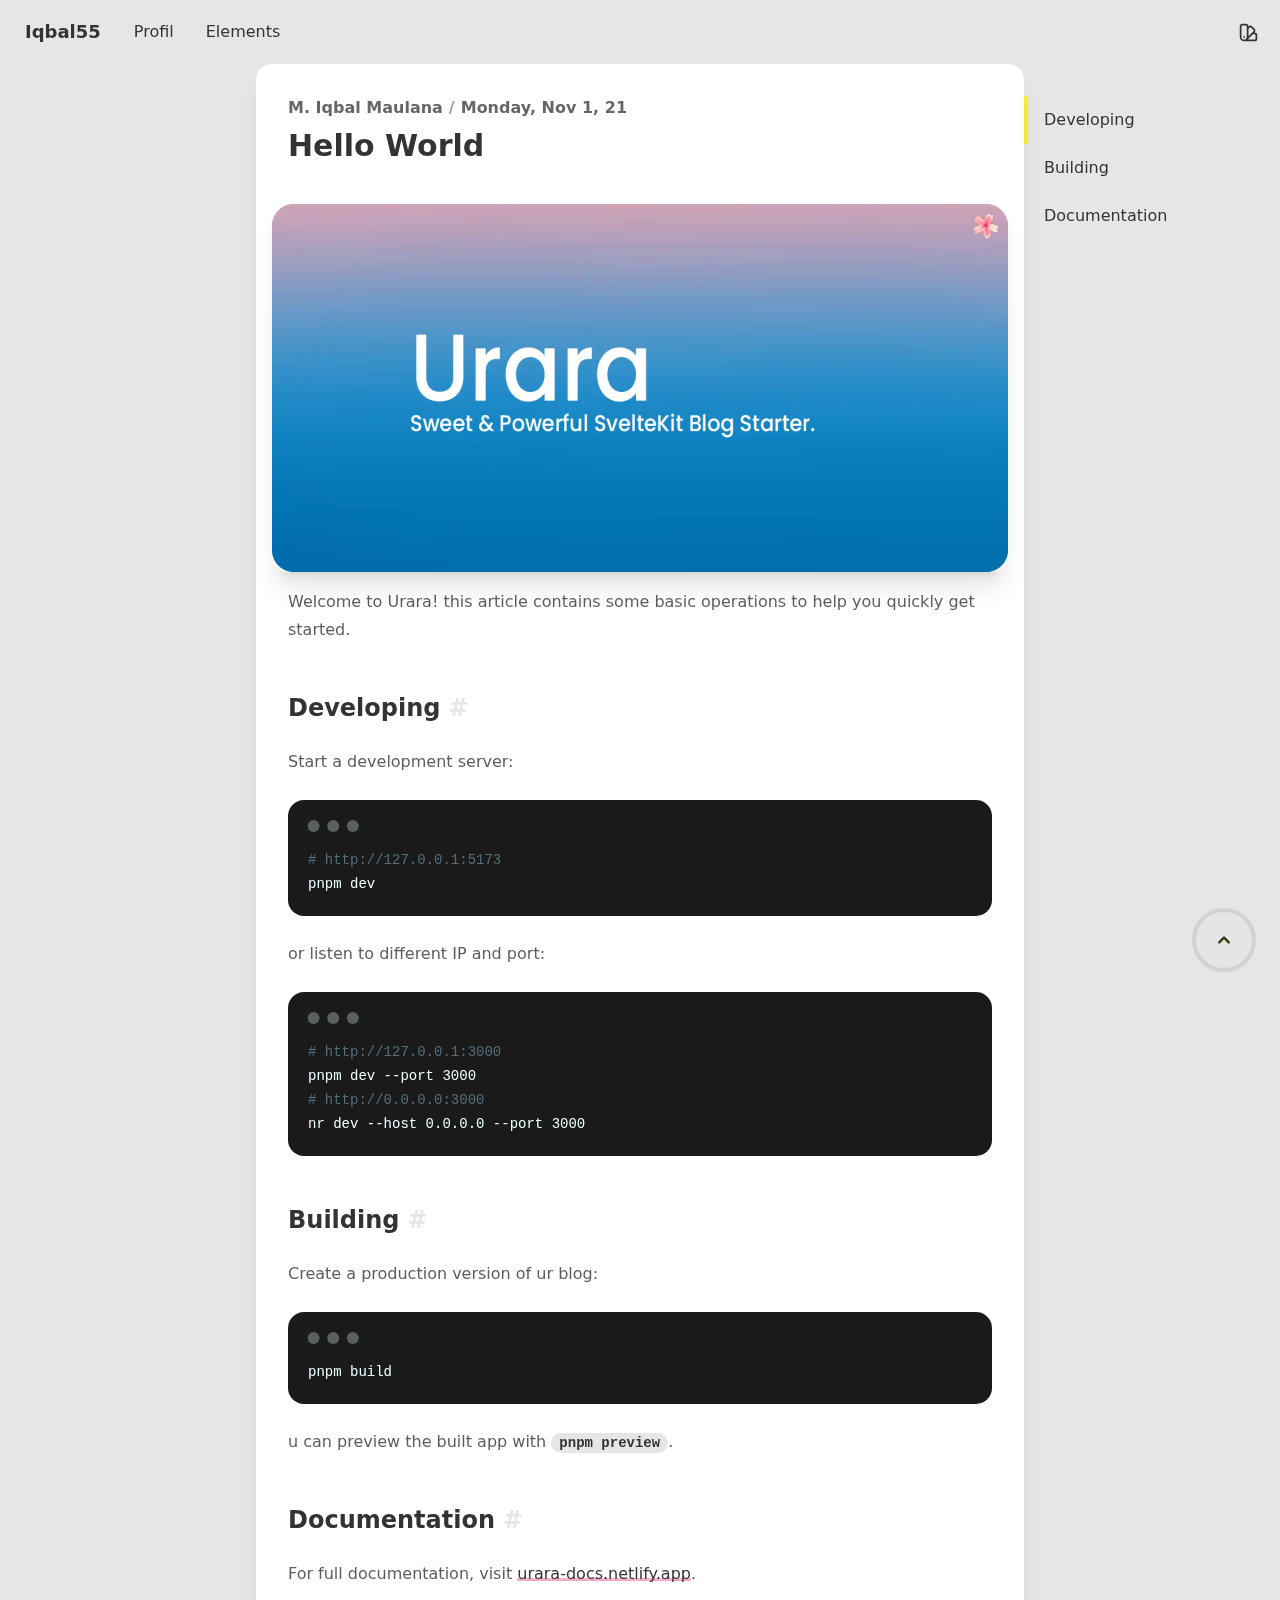
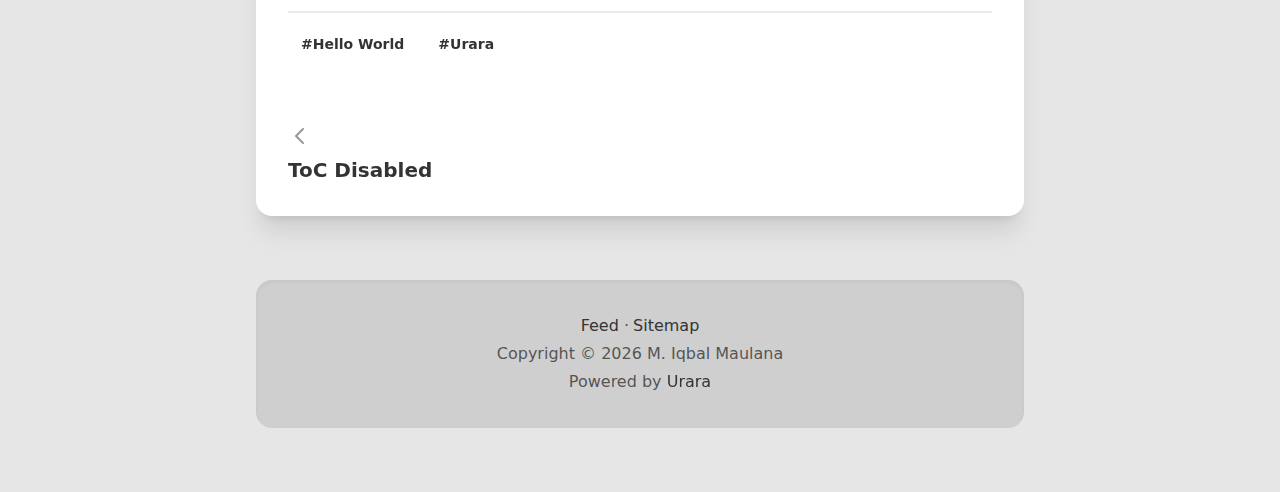
==== commit ef825c43: "deploy: 0c0de01a67c7101ddcb1485a0e124f14d048ccc6" ====
--- a/hello-world/index.html
+++ b/hello-world/index.html
@@ -11,30 +11,30 @@
     <meta http-equiv="content-security-policy" content="">
 		<link href="../_app/immutable/assets/_layout.383e52f0.css" rel="stylesheet">
 		<link href="../_app/immutable/assets/posts.2fa35b3e.css" rel="stylesheet">
-		<link rel="modulepreload" href="../_app/immutable/entry/start.076b58f4.js">
+		<link rel="modulepreload" href="../_app/immutable/entry/start.7c679940.js">
 		<link rel="modulepreload" href="../_app/immutable/chunks/index.fa95ab18.js">
-		<link rel="modulepreload" href="../_app/immutable/chunks/singletons.edd735a8.js">
+		<link rel="modulepreload" href="../_app/immutable/chunks/singletons.8f8964b0.js">
 		<link rel="modulepreload" href="../_app/immutable/chunks/index.ac2ca6be.js">
-		<link rel="modulepreload" href="../_app/immutable/entry/app.1ea7d0e5.js">
+		<link rel="modulepreload" href="../_app/immutable/entry/app.afd3d78b.js">
 		<link rel="modulepreload" href="../_app/immutable/chunks/preload-helper.41c905a7.js">
-		<link rel="modulepreload" href="../_app/immutable/entry/_layout.svelte.ae1e7adf.js">
+		<link rel="modulepreload" href="../_app/immutable/entry/_layout.svelte.715f352e.js">
 		<link rel="modulepreload" href="../_app/immutable/chunks/posts.9bf54a43.js">
-		<link rel="modulepreload" href="../_app/immutable/chunks/icon.c348f8dd.js">
+		<link rel="modulepreload" href="../_app/immutable/chunks/icon.d766c98c.js">
 		<link rel="modulepreload" href="../_app/immutable/entry/_layout.ts.cccaddcc.js">
 		<link rel="modulepreload" href="../_app/immutable/chunks/_layout.e59680bc.js">
-		<link rel="modulepreload" href="../_app/immutable/entry/hello-world-page.svelte.md.e3ef4a94.js">
-		<link rel="modulepreload" href="../_app/immutable/chunks/post_layout.bb8d280f.js">
-		<link rel="modulepreload" href="../_app/immutable/chunks/footer.77a085ba.js"><title>Hello World | Urara</title><!-- HEAD_svelte-1592q3p_START --><!-- HEAD_svelte-1592q3p_END --><!-- HEAD_svelte-1kxdj3d_START --><link rel="shortcut icon" href="https://urara-demo.netlify.app/favicon.png" sizes="48x48" type="image/png"><link rel="apple-touch-icon" href="https://urara-demo.netlify.app/assets/any@180.png" sizes="180x180" type="image/png"><link rel="icon" href="https://urara-demo.netlify.app/assets/any@192.png" sizes="192x192" type="image/png"><!-- HEAD_svelte-1kxdj3d_END --><!-- HEAD_svelte-1g590ms_START --><meta name="theme-color"><!-- HEAD_svelte-1g590ms_END --><!-- HEAD_svelte-abrfj_START --><meta name="author" content="John Doe"><link rel="canonical" href="https://urara-demo.netlify.app/hello-world">
+		<link rel="modulepreload" href="../_app/immutable/entry/hello-world-page.svelte.md.d47d3779.js">
+		<link rel="modulepreload" href="../_app/immutable/chunks/post_layout.20060ffd.js">
+		<link rel="modulepreload" href="../_app/immutable/chunks/footer.97468a60.js"><title>Hello World | Iqbal55</title><!-- HEAD_svelte-1592q3p_START --><!-- HEAD_svelte-1592q3p_END --><!-- HEAD_svelte-1kxdj3d_START --><link rel="shortcut icon" href="https://urara-demo.netlify.app/favicon.png" sizes="48x48" type="image/png"><link rel="apple-touch-icon" href="https://urara-demo.netlify.app/assets/any@180.png" sizes="180x180" type="image/png"><link rel="icon" href="https://urara-demo.netlify.app/assets/any@192.png" sizes="192x192" type="image/png"><!-- HEAD_svelte-1kxdj3d_END --><!-- HEAD_svelte-1g590ms_START --><meta name="theme-color"><!-- HEAD_svelte-1g590ms_END --><!-- HEAD_svelte-abrfj_START --><meta name="author" content="M. Iqbal Maulana"><link rel="canonical" href="https://urara-demo.netlify.app/hello-world">
     
     <meta name="keywords" content="Hello World, Urara">
-    <!-- HEAD_svelte-abrfj_END --><!-- HEAD_svelte-1y1uq0g_START --><meta property="og:site_name" content="Urara"><meta property="og:locale" content="en-US"><meta property="og:type" content="article">
+    <!-- HEAD_svelte-abrfj_END --><!-- HEAD_svelte-1y1uq0g_START --><meta property="og:site_name" content="Iqbal55"><meta property="og:locale" content="en-US"><meta property="og:type" content="article">
     <meta property="og:title" content="Hello World">
     
     <meta property="og:image" content="https://urara-demo.netlify.app/hello-world/urara.webp">
       <meta name="twitter:card" content="summary_large_image">
     <meta property="article:tag" content="Hello World"><meta property="article:tag" content="Urara">
     <meta property="og:url" content="https://urara-demo.netlify.app/hello-world">
-    <meta property="article:author" content="John Doe">
+    <meta property="article:author" content="M. Iqbal Maulana">
     <meta property="article:published_time" content="2021-11-01T00:00:00.000Z">
     <meta property="article:modified_time" content="2021-12-12T00:00:00.000Z"><!-- HEAD_svelte-1y1uq0g_END -->
   </head>
@@ -53,14 +53,14 @@
 <header id="header" class="fixed z-50 w-screen transition-all duration-500 ease-in-out border-b-2 border-transparent max-h-[4.125rem] false"><div class="navbar"><div class="navbar-start">
 
 <div class="dropdown lg:hidden"><label for="navbar-dropdown" tabindex="0" class="btn btn-square btn-ghost"><span class="i-heroicons-outline-menu-alt-1"></span></label>
-  <ul id="navbar-dropdown" tabindex="0" class="menu menu-compact dropdown-content bg-base-100 text-base-content shadow-lg rounded-box min-w-max max-w-52 p-2"><li><a href="/hello-world">Get Started</a>
+  <ul id="navbar-dropdown" tabindex="0" class="menu menu-compact dropdown-content bg-base-100 text-base-content shadow-lg rounded-box min-w-max max-w-52 p-2"><li><a href="/hello-world">Profil</a>
         </li><li><a href="/hello-world/elements">Elements</a>
         </li></ul></div>
 <div class="swap order-last hidden lg:inline-grid"><button class="swap-on btn btn-ghost text-base font-normal normal-case transition-all duration-200 hidden"></button>
-  <ul class="swap-off menu menu-horizontal p-0"><li><a class="!rounded-btn" href="/hello-world">Get Started</a>
+  <ul class="swap-off menu menu-horizontal p-0"><li><a class="!rounded-btn" href="/hello-world">Profil</a>
         </li><li><a class="!rounded-btn" href="/hello-world/elements">Elements</a>
         </li></ul></div>
-        <a href="/" class="btn btn-ghost normal-case text-lg">Urara</a></div>
+        <a href="/" class="btn btn-ghost normal-case text-lg">Iqbal55</a></div>
       <div class="navbar-end">
         <div id="change-theme" class="dropdown dropdown-end">
           
@@ -107,7 +107,7 @@
   
   <div class="card-body gap-0 "><div class="flex flex-col gap-2"><figure class="md:order-last rounded-box shadow-xl mb-4 flex-col gap-2 -mx-4 -mt-8 md:mt-0"><picture><source srcset="/_app/immutable/assets/urara.313e3d84.avif 736w" type="image/avif">
     <img src="/hello-world/urara.webp" alt="/hello-world/urara.webp" class="u-featured" loading="lazy" decoding="async"></picture></figure>
-      <div class="flex font-semibold gap-1.5"><a rel="author" class="opacity-75 hover:opacity-100 hover:text-primary duration-500 ease-in-out p-author h-card" href="https://urara-demo.netlify.app">John Doe</a>
+      <div class="flex font-semibold gap-1.5"><a rel="author" class="opacity-75 hover:opacity-100 hover:text-primary duration-500 ease-in-out p-author h-card" href="https://urara-demo.netlify.app">M. Iqbal Maulana</a>
   <span class="opacity-50">/</span>
   <a href="/hello-world" class="u-url u-uid swap group/time"><time class="group-hover/time:opacity-0 font-semibold opacity-75 duration-500 ease-in-out mr-auto dt-published" datetime="2021-11-01T00:00:00.000Z" itemprop="datePublished">Monday, Nov 1, 21</time>
     <time class="opacity-0 group-hover/time:opacity-100 font-semibold text-primary duration-500 ease-in-out mr-auto dt-updated" datetime="2021-12-12T00:00:00.000Z" itemprop="dateModified">Sunday, Dec 12, 21</time></a></div>
@@ -136,7 +136,7 @@
           
         <br>
       Copyright © 2023
-      John Doe
+      M. Iqbal Maulana
       <br>
       Powered by
       <a rel="noopener noreferrer external" target="_blank" class="tooltip tooltip-secondary hover:text-secondary" data-tip="🌸 [δ] - Based on MDsveX & SvelteKit 🌸" href="https://github.com/importantimport/urara">Urara
@@ -144,10 +144,10 @@
       </p></div></footer></div></div></div>
 
 
-			<script type="application/json" data-sveltekit-fetched data-url="/posts.json">{"status":200,"statusText":"","headers":{},"body":"[{\"title\":\"Elements\",\"created\":\"2021-12-12T00:00:00.000Z\",\"tags\":[\"Urara\",\"Elements\"],\"flags\":[],\"updated\":\"2023-04-06T08:01:48.869Z\",\"slug\":\"/hello-world/elements/+page.svelte.md\",\"path\":\"/hello-world/elements\",\"toc\":[{\"depth\":2,\"title\":\"Headings\",\"slug\":\"headings\"},{\"depth\":3,\"title\":\"Heading\",\"slug\":\"heading\"},{\"depth\":4,\"title\":\"Heading\",\"slug\":\"heading-1\"},{\"depth\":5,\"title\":\"Heading\",\"slug\":\"heading-2\"},{\"depth\":6,\"title\":\"Heading\",\"slug\":\"heading-3\"},{\"depth\":2,\"title\":\"Paragraphs\",\"slug\":\"paragraphs\"},{\"depth\":2,\"title\":\"Lists\",\"slug\":\"lists\"},{\"depth\":3,\"title\":\"Definition List (dl)\",\"slug\":\"definition-list-dl\"},{\"depth\":3,\"title\":\"Ordered List (ol)\",\"slug\":\"ordered-list-ol\"},{\"depth\":3,\"title\":\"Unordered List (ul)\",\"slug\":\"unordered-list-ul\"},{\"depth\":3,\"title\":\"Checkbox List (ul)\",\"slug\":\"checkbox-list-ul\"},{\"depth\":2,\"title\":\"Table\",\"slug\":\"table\"},{\"depth\":2,\"title\":\"Footnotes\",\"slug\":\"footnotes\"},{\"depth\":2,\"title\":\"Code\",\"slug\":\"code\"},{\"depth\":2,\"title\":\"Misc\",\"slug\":\"misc\"},{\"depth\":2,\"title\":\"Svelte Components\",\"slug\":\"svelte-components\"}],\"type\":\"article\",\"html\":\"\"},{\"title\":\"ToC Disabled\",\"summary\":\"This post has disabled table of contents.\",\"created\":\"2021-12-12T00:00:00.000Z\",\"tags\":[\"Front-Matter\"],\"toc\":false,\"flags\":[],\"updated\":\"2023-04-06T08:01:48.869Z\",\"slug\":\"/hello-world/toc-disabled/+page.md\",\"path\":\"/hello-world/toc-disabled\",\"type\":\"article\",\"html\":\"\"},{\"title\":\"Hello World\",\"image\":\"/hello-world/urara.webp\",\"created\":\"2021-11-01T00:00:00.000Z\",\"updated\":\"2021-12-12T00:00:00.000Z\",\"tags\":[\"Hello World\",\"Urara\"],\"flags\":[],\"slug\":\"/hello-world/+page.svelte.md\",\"path\":\"/hello-world\",\"toc\":[{\"depth\":2,\"title\":\"Developing\",\"slug\":\"developing\"},{\"depth\":2,\"title\":\"Building\",\"slug\":\"building\"},{\"depth\":2,\"title\":\"Documentation\",\"slug\":\"documentation\"}],\"type\":\"article\",\"html\":\"\"}]"}</script>
+			<script type="application/json" data-sveltekit-fetched data-url="/posts.json">{"status":200,"statusText":"","headers":{},"body":"[{\"title\":\"Elements\",\"created\":\"2021-12-12T00:00:00.000Z\",\"tags\":[\"Urara\",\"Elements\"],\"flags\":[],\"updated\":\"2023-04-06T08:34:10.983Z\",\"slug\":\"/hello-world/elements/+page.svelte.md\",\"path\":\"/hello-world/elements\",\"toc\":[{\"depth\":2,\"title\":\"Headings\",\"slug\":\"headings\"},{\"depth\":3,\"title\":\"Heading\",\"slug\":\"heading\"},{\"depth\":4,\"title\":\"Heading\",\"slug\":\"heading-1\"},{\"depth\":5,\"title\":\"Heading\",\"slug\":\"heading-2\"},{\"depth\":6,\"title\":\"Heading\",\"slug\":\"heading-3\"},{\"depth\":2,\"title\":\"Paragraphs\",\"slug\":\"paragraphs\"},{\"depth\":2,\"title\":\"Lists\",\"slug\":\"lists\"},{\"depth\":3,\"title\":\"Definition List (dl)\",\"slug\":\"definition-list-dl\"},{\"depth\":3,\"title\":\"Ordered List (ol)\",\"slug\":\"ordered-list-ol\"},{\"depth\":3,\"title\":\"Unordered List (ul)\",\"slug\":\"unordered-list-ul\"},{\"depth\":3,\"title\":\"Checkbox List (ul)\",\"slug\":\"checkbox-list-ul\"},{\"depth\":2,\"title\":\"Table\",\"slug\":\"table\"},{\"depth\":2,\"title\":\"Footnotes\",\"slug\":\"footnotes\"},{\"depth\":2,\"title\":\"Code\",\"slug\":\"code\"},{\"depth\":2,\"title\":\"Misc\",\"slug\":\"misc\"},{\"depth\":2,\"title\":\"Svelte Components\",\"slug\":\"svelte-components\"}],\"type\":\"article\",\"html\":\"\"},{\"title\":\"ToC Disabled\",\"summary\":\"This post has disabled table of contents.\",\"created\":\"2021-12-12T00:00:00.000Z\",\"tags\":[\"Front-Matter\"],\"toc\":false,\"flags\":[],\"updated\":\"2023-04-06T08:34:10.983Z\",\"slug\":\"/hello-world/toc-disabled/+page.md\",\"path\":\"/hello-world/toc-disabled\",\"type\":\"article\",\"html\":\"\"},{\"title\":\"Hello World\",\"image\":\"/hello-world/urara.webp\",\"created\":\"2021-11-01T00:00:00.000Z\",\"updated\":\"2021-12-12T00:00:00.000Z\",\"tags\":[\"Hello World\",\"Urara\"],\"flags\":[],\"slug\":\"/hello-world/+page.svelte.md\",\"path\":\"/hello-world\",\"toc\":[{\"depth\":2,\"title\":\"Developing\",\"slug\":\"developing\"},{\"depth\":2,\"title\":\"Building\",\"slug\":\"building\"},{\"depth\":2,\"title\":\"Documentation\",\"slug\":\"documentation\"}],\"type\":\"article\",\"html\":\"\"}]"}</script>
 			<script>
 				{
-					__sveltekit_1vt6987 = {
+					__sveltekit_1ncxmpi = {
 						env: {},
 						base: new URL("..", location).pathname.slice(0, -1),
 						element: document.currentScript.parentElement
@@ -156,10 +156,10 @@
 					const data = [null,null];
 
 					Promise.all([
-						import("../_app/immutable/entry/start.076b58f4.js"),
-						import("../_app/immutable/entry/app.1ea7d0e5.js")
+						import("../_app/immutable/entry/start.7c679940.js"),
+						import("../_app/immutable/entry/app.afd3d78b.js")
 					]).then(([kit, app]) => {
-						kit.start(app, __sveltekit_1vt6987.element, {
+						kit.start(app, __sveltekit_1ncxmpi.element, {
 							node_ids: [0, 3],
 							data,
 							form: null,
